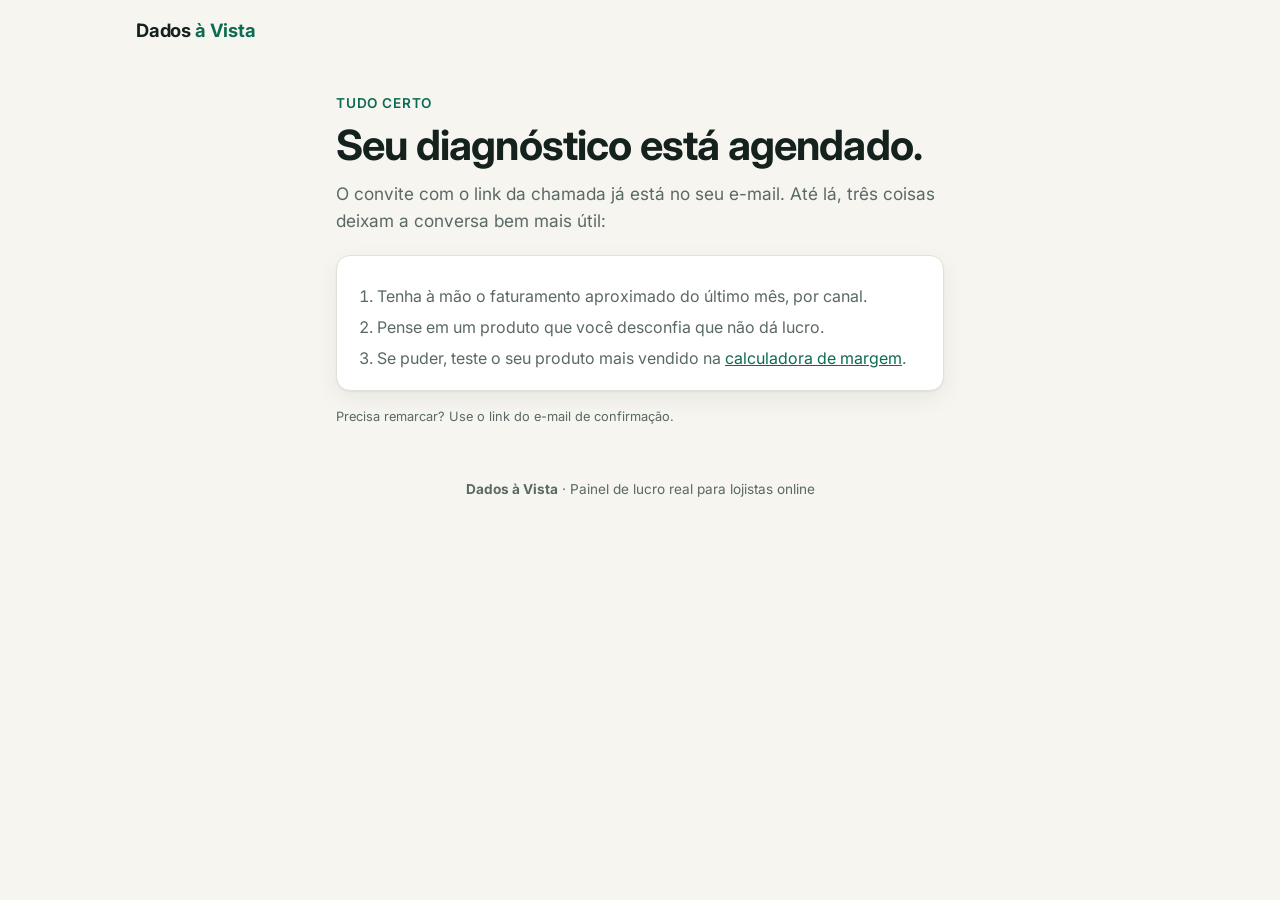
==== agendado/index.html @ 3f2945c6 "feat: add sales page, booking confirmation and 404 pages Two-package sales page (Essencial and Compl" ====
<!doctype html>
<html lang="pt-BR">
<head>
  <meta charset="utf-8">
  <meta name="viewport" content="width=device-width, initial-scale=1">
  <title>Diagnóstico agendado | Dados à Vista</title>
  <meta name="robots" content="noindex">
  <link rel="icon" href="../assets/favicon.svg" type="image/svg+xml">
  <link rel="preconnect" href="https://fonts.googleapis.com">
  <link rel="preconnect" href="https://fonts.gstatic.com" crossorigin>
  <link href="https://fonts.googleapis.com/css2?family=Inter:wght@400;500;600;700&display=swap" rel="stylesheet">
  <link rel="stylesheet" href="../assets/style.css">
</head>
<body>
  <header class="site-header">
    <a class="brand" href="../">Dados <span>à Vista</span></a>
  </header>

  <main class="wrap page-simple">
    <p class="eyebrow">Tudo certo</p>
    <h1>Seu diagnóstico está agendado.</h1>
    <p class="lead">O convite com o link da chamada já está no seu e-mail. Até lá, três coisas
      deixam a conversa bem mais útil:</p>

    <div class="card">
      <ol>
        <li>Tenha à mão o faturamento aproximado do último mês, por canal.</li>
        <li>Pense em um produto que você desconfia que não dá lucro.</li>
        <li>Se puder, teste o seu produto mais vendido na <a href="../calculadora/">calculadora de margem</a>.</li>
      </ol>
    </div>

    <p class="hint" style="margin-top: 16px">Precisa remarcar? Use o link do e-mail de confirmação.</p>
  </main>

  <footer class="site-footer">
    <p><strong>Dados à Vista</strong> · Painel de lucro real para lojistas online</p>
  </footer>
</body>
</html>
---- assets/style.css ----
:root {
  --bg: #f6f5f0;
  --surface: #ffffff;
  --ink: #14211d;
  --muted: #5a6964;
  --line: #e2e0d8;
  --brand: #0e6b53;
  --brand-strong: #0a5141;
  --brand-tint: #e3f1ec;
  --accent: #f0a92e;
  --profit: #1d8a5a;
  --loss: #c23d2a;
  --loss-tint: #fbe9e6;
  --radius: 14px;
  --shadow: 0 1px 2px rgb(20 33 29 / 6%), 0 8px 24px rgb(20 33 29 / 6%);
  --font: "Inter", system-ui, -apple-system, "Segoe UI", Roboto, sans-serif;

  /* Cost categories in the "where your money goes" bar */
  --c-product: #6b7a75;
  --c-commission: #e07a3f;
  --c-fixed: #f0a92e;
  --c-payment: #b58adb;
  --c-shipping: #4a90c9;
  --c-tax: #8a6d4d;
  --c-ads: #d45d8c;
}

* { box-sizing: border-box; }

html { -webkit-text-size-adjust: 100%; }

body {
  margin: 0;
  background: var(--bg);
  color: var(--ink);
  font: 16px/1.55 var(--font);
}

a { color: var(--brand); }

.wrap { max-width: 1040px; margin: 0 auto; padding: 0 16px; }

/* Header */
.site-header {
  display: flex;
  align-items: center;
  justify-content: space-between;
  gap: 12px;
  max-width: 1040px;
  margin: 0 auto;
  padding: 16px;
}
.brand {
  font-weight: 700;
  font-size: 1.15rem;
  color: var(--ink);
  text-decoration: none;
  letter-spacing: -0.01em;
}
.brand span { color: var(--brand); }

/* Buttons */
.btn {
  display: inline-flex;
  align-items: center;
  justify-content: center;
  min-height: 44px;
  padding: 10px 18px;
  border: 0;
  border-radius: 999px;
  background: var(--brand);
  color: #fff;
  font: 600 0.95rem var(--font);
  text-decoration: none;
  cursor: pointer;
}
.btn:hover { background: var(--brand-strong); }
.btn-ghost { background: transparent; color: var(--brand); box-shadow: inset 0 0 0 1.5px var(--brand); }
.btn-ghost:hover { background: var(--brand-tint); }
.btn-light { background: #fff; color: var(--brand-strong); }
.btn-light:hover { background: var(--brand-tint); }

/* Hero */
.hero { padding: 24px 0 8px; max-width: 720px; }
.eyebrow {
  margin: 0 0 8px;
  color: var(--brand);
  font-weight: 600;
  font-size: 0.85rem;
  text-transform: uppercase;
  letter-spacing: 0.06em;
}
h1 { margin: 0 0 12px; font-size: clamp(1.8rem, 5vw, 2.6rem); line-height: 1.15; letter-spacing: -0.02em; }
h2 { margin: 0 0 12px; font-size: 1.25rem; letter-spacing: -0.01em; }
.lead { margin: 0; color: var(--muted); font-size: 1.08rem; }

/* Cards and layout */
.card {
  background: var(--surface);
  border: 1px solid var(--line);
  border-radius: var(--radius);
  box-shadow: var(--shadow);
  padding: 20px;
}
.calc-grid { display: grid; gap: 16px; margin: 24px 0 16px; }
@media (min-width: 860px) {
  .calc-grid { grid-template-columns: 1.05fr 1fr; align-items: start; }
  .result { position: sticky; top: 16px; }
}

/* Form */
fieldset { border: 0; margin: 0 0 16px; padding: 0; }
legend { font-weight: 600; margin-bottom: 8px; }
.fields { display: grid; grid-template-columns: 1fr 1fr; gap: 12px; }
.field { display: flex; flex-direction: column; gap: 4px; min-width: 0; }
.field.full { grid-column: 1 / -1; }
label { font-size: 0.9rem; color: var(--muted); }
.input {
  display: flex;
  align-items: center;
  border: 1.5px solid var(--line);
  border-radius: 10px;
  background: #fff;
  min-height: 46px;
}
.input:focus-within { border-color: var(--brand); box-shadow: 0 0 0 3px var(--brand-tint); }
.input .affix { padding: 0 10px; color: var(--muted); font-size: 0.9rem; white-space: nowrap; }
.input input,
.input select {
  flex: 1;
  min-width: 0;
  border: 0;
  background: transparent;
  padding: 10px 12px;
  font: 500 1rem var(--font);
  color: var(--ink);
  outline: none;
}
.input .affix + input { padding-left: 0; }
.hint { font-size: 0.8rem; color: var(--muted); margin: 0; }

details { border-top: 1px solid var(--line); padding-top: 12px; }
summary { cursor: pointer; font-weight: 600; min-height: 32px; }
details .fields { margin-top: 12px; }

/* Result */
.result-label { margin: 0; color: var(--muted); font-weight: 600; }
.result-value { margin: 4px 0 0; font-size: clamp(2.2rem, 8vw, 3rem); font-weight: 700; letter-spacing: -0.02em; line-height: 1.1; }
.result-value.is-profit { color: var(--profit); }
.result-value.is-loss { color: var(--loss); }
.result-margin { margin: 4px 0 16px; color: var(--muted); }

.bar {
  display: flex;
  height: 18px;
  border-radius: 999px;
  overflow: hidden;
  background: var(--line);
  margin-bottom: 14px;
}
.bar { position: relative; }
.bar span { height: 100%; }
.price-mark {
  position: absolute;
  top: -4px;
  bottom: -4px;
  width: 3px;
  margin-left: -1.5px;
  background: var(--loss);
  border-radius: 2px;
}
.bar:has(.price-mark) { overflow: visible; margin-top: 30px; }
.bar:has(.price-mark) span:first-child { border-radius: 999px 0 0 999px; }
.bar:has(.price-mark) span:last-of-type { border-radius: 0 999px 999px 0; }
.price-mark::after {
  content: "preço";
  position: absolute;
  bottom: calc(100% + 4px);
  left: 50%;
  transform: translateX(-50%);
  font: 600 0.75rem var(--font);
  font-style: normal;
  color: var(--loss);
}

.legend { list-style: none; margin: 0; padding: 0; display: grid; gap: 6px; }
.legend li { display: flex; align-items: center; gap: 8px; font-size: 0.95rem; }
.legend .dot { width: 10px; height: 10px; border-radius: 3px; flex: none; }
.legend .name { flex: 1; color: var(--muted); }
.legend .val { font-variant-numeric: tabular-nums; font-weight: 500; }
.legend li.total { border-top: 1px solid var(--line); padding-top: 6px; margin-top: 2px; font-weight: 600; }
.legend li.total .name { color: var(--ink); }

.verdict { margin: 16px 0 0; padding: 12px 14px; border-radius: 10px; font-size: 0.95rem; }
.verdict.is-loss { background: var(--loss-tint); color: #7d2416; }
.verdict.is-profit { background: var(--brand-tint); color: var(--brand-strong); }

/* Pro section (unlocked by the lead form) */
.pro { margin-bottom: 16px; }
.pro-head { display: flex; flex-wrap: wrap; align-items: end; justify-content: space-between; gap: 12px; }
.pro-head .field { width: 160px; }
.min-price { margin: 16px 0; font-size: 1.05rem; }
.min-price strong { font-size: 1.5rem; display: block; color: var(--brand-strong); }
.table-scroll { overflow-x: auto; }
table { width: 100%; border-collapse: collapse; font-size: 0.95rem; }
th, td { text-align: left; padding: 10px 8px; border-bottom: 1px solid var(--line); white-space: nowrap; }
th { color: var(--muted); font-weight: 600; font-size: 0.85rem; }
td.num, th.num { text-align: right; font-variant-numeric: tabular-nums; }
td.loss { color: var(--loss); font-weight: 600; }
td.profit { color: var(--profit); font-weight: 600; }
.gate {
  margin-top: 16px;
  padding: 16px;
  border-radius: 10px;
  background: var(--brand-tint);
  display: flex;
  flex-wrap: wrap;
  gap: 12px;
  align-items: center;
  justify-content: space-between;
}
.gate p { margin: 0; max-width: 520px; }
.blurred { filter: blur(6px); user-select: none; pointer-events: none; }

/* Call to action */
.cta {
  background: var(--brand-strong);
  color: #fff;
  border: 0;
  margin-bottom: 24px;
  display: grid;
  gap: 12px;
}
.cta h2 { color: #fff; }
.cta p { margin: 0; color: #d5ebe3; }
@media (min-width: 760px) {
  .cta { grid-template-columns: 1fr auto; align-items: center; padding: 28px; }
}

.site-footer { padding: 8px 16px 32px; text-align: center; color: var(--muted); font-size: 0.85rem; }
.site-footer p { margin: 4px 0; }

/* ---------- Sales page ---------- */
[hidden] { display: none !important; }
h3 { margin: 0 0 8px; font-size: 1.05rem; letter-spacing: -0.01em; }
.center { text-align: center; }
.actions { display: flex; flex-wrap: wrap; gap: 10px; margin: 20px 0 10px; }

.home-hero { display: grid; gap: 24px; padding-top: 8px; padding-bottom: 8px; }
.home-hero .hero { padding-top: 16px; }
@media (min-width: 900px) {
  .home-hero { grid-template-columns: 1.1fr 1fr; align-items: center; padding-top: 24px; }
}

/* Dashboard mock (until the real screenshots exist) */
.mock { margin: 0; padding: 18px; }
.mock-head { display: flex; flex-wrap: wrap; justify-content: space-between; gap: 6px; font-weight: 600; margin-bottom: 14px; }
.tag { font-size: 0.75rem; font-weight: 600; color: var(--muted); background: var(--bg); border: 1px solid var(--line); border-radius: 999px; padding: 2px 10px; }
.kpis { display: grid; grid-template-columns: repeat(3, 1fr); gap: 8px; }
.kpis > div { background: var(--bg); border-radius: 10px; padding: 10px; min-width: 0; }
.kpi-label { margin: 0; font-size: 0.72rem; color: var(--muted); line-height: 1.3; }
.kpi-value { margin: 2px 0 0; font-size: clamp(1rem, 4vw, 1.3rem); font-weight: 700; font-variant-numeric: tabular-nums; }
.kpi-value.is-warn { color: var(--loss); }
.mock-sub { margin: 16px 0 8px; font-size: 0.8rem; font-weight: 600; color: var(--muted); text-transform: uppercase; letter-spacing: 0.04em; }
.hbars { list-style: none; margin: 0; padding: 0; display: grid; gap: 8px; }
.hbars li { display: grid; grid-template-columns: 7.5em 1fr 3.2em; align-items: center; gap: 8px; font-size: 0.88rem; }
.hb-track { height: 10px; background: var(--bg); border-radius: 999px; overflow: hidden; }
.hb-fill { display: block; height: 100%; background: var(--brand); border-radius: 999px; }
.hb-val { text-align: right; font-variant-numeric: tabular-nums; font-weight: 600; }
.mock-table td { padding: 7px 0; font-size: 0.88rem; white-space: normal; }
.mock-table tr:last-child td { border-bottom: 0; }

/* Sections */
.section { padding-top: 40px; }
.section-title { font-size: clamp(1.35rem, 4vw, 1.75rem); margin-bottom: 16px; }
.section-lead { margin: -6px 0 16px; color: var(--muted); max-width: 640px; }
.cards-3 { display: grid; gap: 12px; }
@media (min-width: 760px) { .cards-3 { grid-template-columns: repeat(3, 1fr); } }
:where(.section .card) p { margin: 0; }
:where(.section .card) p + p { margin-top: 8px; }
.cards-3 .card p, .steps .card p { color: var(--muted); }

.steps { list-style: none; margin: 0; padding: 0; display: grid; gap: 12px; }
@media (min-width: 760px) { .steps { grid-template-columns: repeat(2, 1fr); } }
@media (min-width: 1000px) { .steps { grid-template-columns: repeat(4, 1fr); } }
.step-n {
  display: inline-grid; place-items: center;
  width: 32px; height: 32px; margin-bottom: 10px;
  border-radius: 50%; background: var(--brand-tint); color: var(--brand-strong); font-weight: 700;
}

/* Plans */
.plans { display: grid; gap: 16px; margin-bottom: 14px; }
@media (min-width: 760px) { .plans { grid-template-columns: 1fr 1fr; align-items: start; } }
.plan { display: flex; flex-direction: column; gap: 6px; padding: 24px; }
.plan h3 { font-size: 1.35rem; margin: 0; }
.plan-for { color: var(--muted); }
.plan .price { margin: 10px 0 0; font-size: 2rem; font-weight: 700; letter-spacing: -0.02em; line-height: 1.15; }
.price .from { display: block; font-size: 0.85rem; font-weight: 600; color: var(--muted); letter-spacing: 0; }
.price .unit { font-size: 0.9rem; font-weight: 500; color: var(--muted); letter-spacing: 0; }
.price-sub { color: var(--muted); }
.price-sub strong { color: var(--ink); }
.checks { list-style: none; margin: 14px 0 18px; padding: 0; display: grid; gap: 8px; }
.checks li { position: relative; padding-left: 26px; }
.checks li::before {
  content: ""; position: absolute; left: 2px; top: 0.35em;
  width: 14px; height: 8px; border-left: 2.5px solid var(--profit); border-bottom: 2.5px solid var(--profit);
  transform: rotate(-45deg);
}
.plan .btn { margin-top: auto; }
.plan-featured { border: 2px solid var(--brand); }
.badge {
  align-self: flex-start; margin: 0 0 4px; padding: 3px 10px; border-radius: 999px;
  background: var(--accent); color: #3d2a05; font-size: 0.78rem; font-weight: 700;
}

/* Guarantee */
.guarantee { display: grid; gap: 20px; background: var(--brand-tint); border-color: #c9e3d9; padding: 24px; }
.guarantee h2 { font-size: clamp(1.15rem, 3.5vw, 1.45rem); margin: 0; color: var(--brand-strong); }
.referral { background: var(--surface); border-radius: 10px; padding: 16px; }
.referral p { color: var(--muted); }
@media (min-width: 760px) { .guarantee { grid-template-columns: 1.4fr 1fr; align-items: center; } }

/* FAQ */
.faq { display: grid; gap: 10px; }
.faq details { border-top: 1px solid var(--line); padding: 14px 18px; }
.faq summary { font-weight: 600; }
.faq details p { margin-top: 10px; color: var(--muted); }

/* About */
.about { display: grid; gap: 16px; padding: 24px; }
@media (min-width: 640px) { .about { grid-template-columns: auto 1fr; align-items: start; } }
.avatar {
  width: 88px; height: 88px; border-radius: 50%;
  display: grid; place-items: center; overflow: hidden;
  background: var(--brand); color: #fff; font-size: 2rem; font-weight: 700;
}
.avatar img { width: 100%; height: 100%; object-fit: cover; }
.about-links { display: flex; gap: 16px; flex-wrap: wrap; }
.about-links:not(:has(a:not([hidden]))) { display: none; }

.btn-outline-light { background: transparent; color: #fff; box-shadow: inset 0 0 0 1.5px rgb(255 255 255 / 70%); }
.btn-outline-light:hover { background: rgb(255 255 255 / 10%); }
.cta .actions { margin: 0; }

/* Simple pages (agendado, 404) */
.page-simple { max-width: 640px; padding-top: 32px; padding-bottom: 40px; }
.page-simple .card { margin-top: 20px; }
.page-simple ol { margin: 8px 0 0; padding-left: 20px; color: var(--muted); }
.page-simple ol li + li { margin-top: 6px; }
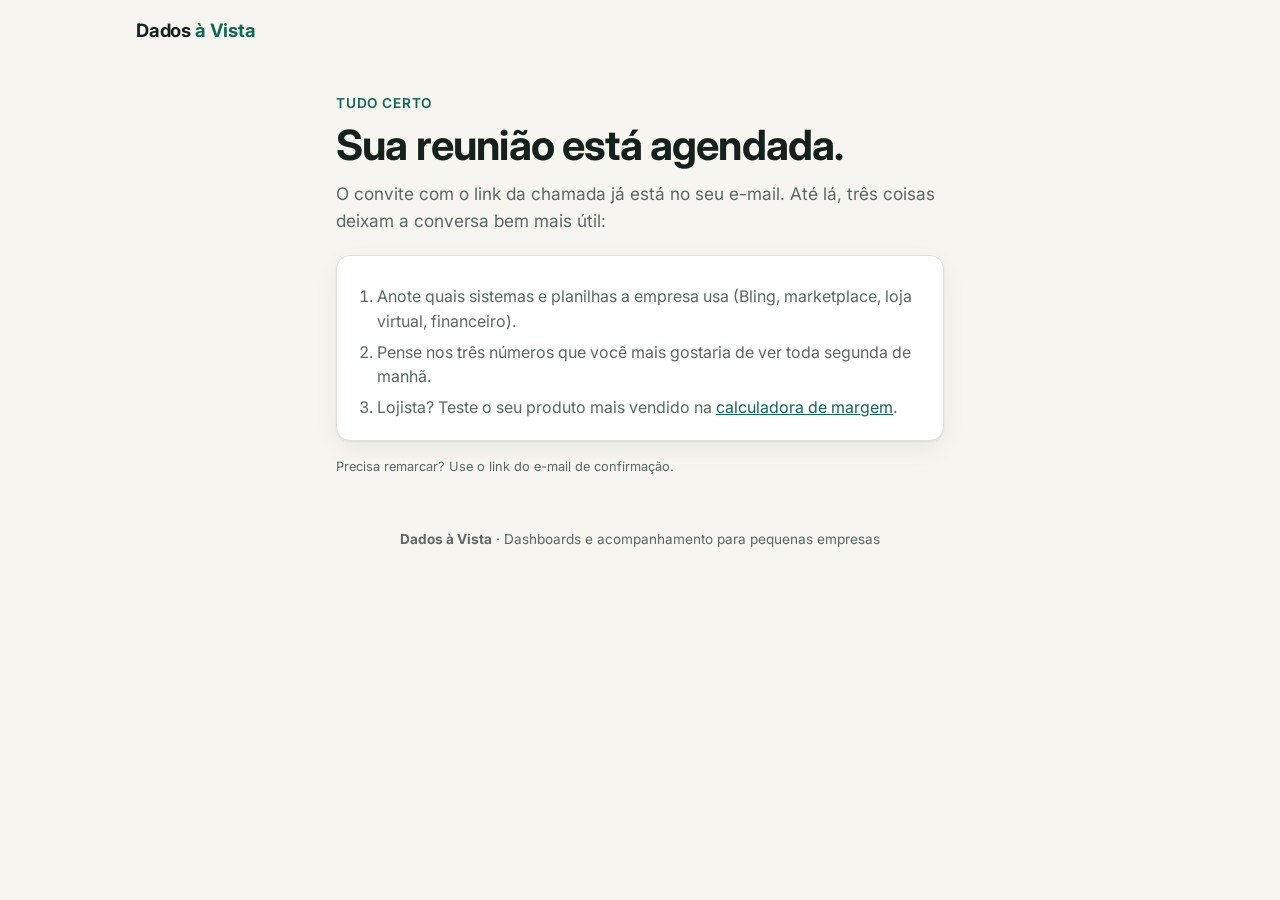
==== commit 6c9303a4: "feat: reposition sales page as dashboards with monthly follow-up Two niches (online stores and Bling" ====
--- a/agendado/index.html
+++ b/agendado/index.html
@@ -3,7 +3,7 @@
 <head>
   <meta charset="utf-8">
   <meta name="viewport" content="width=device-width, initial-scale=1">
-  <title>Diagnóstico agendado | Dados à Vista</title>
+  <title>Reunião agendada | Dados à Vista</title>
   <meta name="robots" content="noindex">
   <link rel="icon" href="../assets/favicon.svg" type="image/svg+xml">
   <link rel="preconnect" href="https://fonts.googleapis.com">
@@ -18,15 +18,15 @@
 
   <main class="wrap page-simple">
     <p class="eyebrow">Tudo certo</p>
-    <h1>Seu diagnóstico está agendado.</h1>
+    <h1>Sua reunião está agendada.</h1>
     <p class="lead">O convite com o link da chamada já está no seu e-mail. Até lá, três coisas
       deixam a conversa bem mais útil:</p>
 
     <div class="card">
       <ol>
-        <li>Tenha à mão o faturamento aproximado do último mês, por canal.</li>
-        <li>Pense em um produto que você desconfia que não dá lucro.</li>
-        <li>Se puder, teste o seu produto mais vendido na <a href="../calculadora/">calculadora de margem</a>.</li>
+        <li>Anote quais sistemas e planilhas a empresa usa (Bling, marketplace, loja virtual, financeiro).</li>
+        <li>Pense nos três números que você mais gostaria de ver toda segunda de manhã.</li>
+        <li>Lojista? Teste o seu produto mais vendido na <a href="../calculadora/">calculadora de margem</a>.</li>
       </ol>
     </div>
 
@@ -34,7 +34,7 @@
   </main>
 
   <footer class="site-footer">
-    <p><strong>Dados à Vista</strong> · Painel de lucro real para lojistas online</p>
+    <p><strong>Dados à Vista</strong> · Dashboards e acompanhamento para pequenas empresas</p>
   </footer>
 </body>
 </html>
--- a/assets/style.css
+++ b/assets/style.css
@@ -274,11 +274,12 @@
 .section { padding-top: 40px; }
 .section-title { font-size: clamp(1.35rem, 4vw, 1.75rem); margin-bottom: 16px; }
 .section-lead { margin: -6px 0 16px; color: var(--muted); max-width: 640px; }
-.cards-3 { display: grid; gap: 12px; }
+.cards-2, .cards-3 { display: grid; gap: 12px; }
+@media (min-width: 760px) { .cards-2 { grid-template-columns: 1fr 1fr; } }
 @media (min-width: 760px) { .cards-3 { grid-template-columns: repeat(3, 1fr); } }
 :where(.section .card) p { margin: 0; }
 :where(.section .card) p + p { margin-top: 8px; }
-.cards-3 .card p, .steps .card p { color: var(--muted); }
+.cards-2 .card p, .cards-3 .card p, .steps .card p { color: var(--muted); }
 
 .steps { list-style: none; margin: 0; padding: 0; display: grid; gap: 12px; }
 @media (min-width: 760px) { .steps { grid-template-columns: repeat(2, 1fr); } }
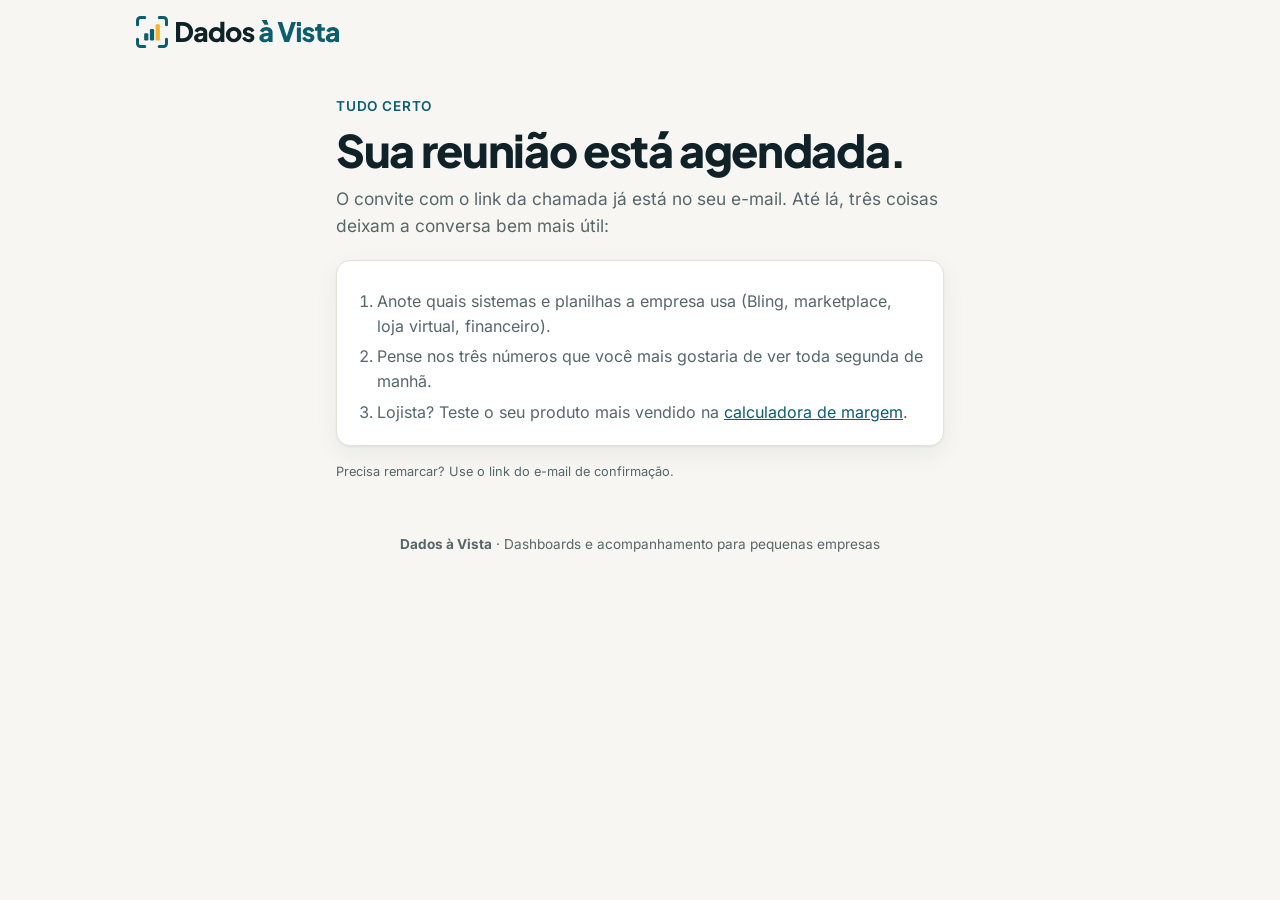
==== commit 58a541a8: "feat: apply Dados à Vista brand identity New palette tokens (Petróleo, Sol, Papel), self-hosted Inte" ====
--- a/agendado/index.html
+++ b/agendado/index.html
@@ -6,14 +6,16 @@
   <title>Reunião agendada | Dados à Vista</title>
   <meta name="robots" content="noindex">
   <link rel="icon" href="../assets/favicon.svg" type="image/svg+xml">
-  <link rel="preconnect" href="https://fonts.googleapis.com">
-  <link rel="preconnect" href="https://fonts.gstatic.com" crossorigin>
-  <link href="https://fonts.googleapis.com/css2?family=Inter:wght@400;500;600;700&display=swap" rel="stylesheet">
+  <link rel="icon" href="../assets/favicon-32.png" sizes="32x32" type="image/png">
+  <link rel="apple-touch-icon" href="../assets/apple-touch-icon.png">
+  <meta name="theme-color" content="#f7f6f2">
+  <link rel="preload" href="../assets/fonts/inter.woff2" as="font" type="font/woff2" crossorigin>
+  <link rel="preload" href="../assets/fonts/plus-jakarta-sans.woff2" as="font" type="font/woff2" crossorigin>
   <link rel="stylesheet" href="../assets/style.css">
 </head>
 <body>
   <header class="site-header">
-    <a class="brand" href="../">Dados <span>à Vista</span></a>
+    <a class="brand" href="../"><img src="../assets/logo.svg" alt="Dados à Vista" width="203" height="32"></a>
   </header>
 
   <main class="wrap page-simple">
--- a/assets/style.css
+++ b/assets/style.css
@@ -1,24 +1,42 @@
+/* Brand tokens: see the brand guide (dadosavista-docs › marca/guia-da-marca.md) */
+@font-face {
+  font-family: "Inter";
+  src: url("fonts/inter.woff2") format("woff2");
+  font-weight: 400 700;
+  font-display: swap;
+}
+@font-face {
+  font-family: "Plus Jakarta Sans";
+  src: url("fonts/plus-jakarta-sans.woff2") format("woff2");
+  font-weight: 700 800;
+  font-display: swap;
+}
+
 :root {
-  --bg: #f6f5f0;
+  --bg: #f7f6f2;          /* Papel */
   --surface: #ffffff;
-  --ink: #14211d;
-  --muted: #5a6964;
-  --line: #e2e0d8;
-  --brand: #0e6b53;
-  --brand-strong: #0a5141;
-  --brand-tint: #e3f1ec;
-  --accent: #f0a92e;
-  --profit: #1d8a5a;
+  --ink: #0f2228;         /* Tinta */
+  --muted: #56676b;       /* Cinza */
+  --line: #e3e1d9;
+  --brand: #0b5e6e;       /* Petróleo */
+  --brand-strong: #08434f;
+  --brand-tint: #e1eff0;
+  --accent: #f5b427;      /* Sol: fills only, never text on light backgrounds */
+  --accent-tint: #fdf1d3;
+  --support: #2fb3a4;     /* Ciano */
+  --profit: #1a7f45;
   --loss: #c23d2a;
   --loss-tint: #fbe9e6;
+  --warn: #8a5a00;
   --radius: 14px;
-  --shadow: 0 1px 2px rgb(20 33 29 / 6%), 0 8px 24px rgb(20 33 29 / 6%);
+  --shadow: 0 1px 2px rgb(15 34 40 / 6%), 0 8px 24px rgb(15 34 40 / 6%);
   --font: "Inter", system-ui, -apple-system, "Segoe UI", Roboto, sans-serif;
+  --font-display: "Plus Jakarta Sans", var(--font);
 
   /* Cost categories in the "where your money goes" bar */
-  --c-product: #6b7a75;
+  --c-product: #6b7c80;
   --c-commission: #e07a3f;
-  --c-fixed: #f0a92e;
+  --c-fixed: #f5b427;
   --c-payment: #b58adb;
   --c-shipping: #4a90c9;
   --c-tax: #8a6d4d;
@@ -50,14 +68,9 @@
   margin: 0 auto;
   padding: 16px;
 }
-.brand {
-  font-weight: 700;
-  font-size: 1.15rem;
-  color: var(--ink);
-  text-decoration: none;
-  letter-spacing: -0.01em;
-}
-.brand span { color: var(--brand); }
+.brand { display: block; flex: none; line-height: 0; }
+.brand img { display: block; width: auto; height: 28px; }
+@media (min-width: 760px) { .brand img { height: 32px; } }
 
 /* Buttons */
 .btn {
@@ -90,8 +103,9 @@
   text-transform: uppercase;
   letter-spacing: 0.06em;
 }
-h1 { margin: 0 0 12px; font-size: clamp(1.8rem, 5vw, 2.6rem); line-height: 1.15; letter-spacing: -0.02em; }
-h2 { margin: 0 0 12px; font-size: 1.25rem; letter-spacing: -0.01em; }
+h1, h2, h3 { font-family: var(--font-display); font-weight: 700; }
+h1 { margin: 0 0 12px; font-size: clamp(1.9rem, 5.5vw, 2.8rem); font-weight: 800; line-height: 1.1; letter-spacing: -0.03em; }
+h2 { margin: 0 0 12px; font-size: 1.3rem; line-height: 1.25; letter-spacing: -0.02em; }
 .lead { margin: 0; color: var(--muted); font-size: 1.08rem; }
 
 /* Cards and layout */
@@ -145,7 +159,7 @@
 
 /* Result */
 .result-label { margin: 0; color: var(--muted); font-weight: 600; }
-.result-value { margin: 4px 0 0; font-size: clamp(2.2rem, 8vw, 3rem); font-weight: 700; letter-spacing: -0.02em; line-height: 1.1; }
+.result-value { margin: 4px 0 0; font-family: var(--font-display); font-size: clamp(2.2rem, 8vw, 3rem); font-weight: 800; letter-spacing: -0.03em; line-height: 1.1; }
 .result-value.is-profit { color: var(--profit); }
 .result-value.is-loss { color: var(--loss); }
 .result-margin { margin: 4px 0 16px; color: var(--muted); }
@@ -232,7 +246,7 @@
   gap: 12px;
 }
 .cta h2 { color: #fff; }
-.cta p { margin: 0; color: #d5ebe3; }
+.cta p { margin: 0; color: #cfe3e6; }
 @media (min-width: 760px) {
   .cta { grid-template-columns: 1fr auto; align-items: center; padding: 28px; }
 }
@@ -242,7 +256,7 @@
 
 /* ---------- Sales page ---------- */
 [hidden] { display: none !important; }
-h3 { margin: 0 0 8px; font-size: 1.05rem; letter-spacing: -0.01em; }
+h3 { margin: 0 0 8px; font-size: 1.05rem; letter-spacing: -0.015em; }
 .center { text-align: center; }
 .actions { display: flex; flex-wrap: wrap; gap: 10px; margin: 20px 0 10px; }
 
@@ -296,7 +310,7 @@
 .plan { display: flex; flex-direction: column; gap: 6px; padding: 24px; }
 .plan h3 { font-size: 1.35rem; margin: 0; }
 .plan-for { color: var(--muted); }
-.plan .price { margin: 10px 0 0; font-size: 2rem; font-weight: 700; letter-spacing: -0.02em; line-height: 1.15; }
+.plan .price { margin: 10px 0 0; font-family: var(--font-display); font-size: 2rem; font-weight: 800; letter-spacing: -0.03em; line-height: 1.15; }
 .price .from { display: block; font-size: 0.85rem; font-weight: 600; color: var(--muted); letter-spacing: 0; }
 .price .unit { font-size: 0.9rem; font-weight: 500; color: var(--muted); letter-spacing: 0; }
 .price-sub { color: var(--muted); }
@@ -312,11 +326,11 @@
 .plan-featured { border: 2px solid var(--brand); }
 .badge {
   align-self: flex-start; margin: 0 0 4px; padding: 3px 10px; border-radius: 999px;
-  background: var(--accent); color: #3d2a05; font-size: 0.78rem; font-weight: 700;
+  background: var(--accent); color: var(--ink); font-size: 0.78rem; font-weight: 700;
 }
 
 /* Guarantee */
-.guarantee { display: grid; gap: 20px; background: var(--brand-tint); border-color: #c9e3d9; padding: 24px; }
+.guarantee { display: grid; gap: 20px; background: var(--brand-tint); border-color: #c5dfe2; padding: 24px; }
 .guarantee h2 { font-size: clamp(1.15rem, 3.5vw, 1.45rem); margin: 0; color: var(--brand-strong); }
 .referral { background: var(--surface); border-radius: 10px; padding: 16px; }
 .referral p { color: var(--muted); }
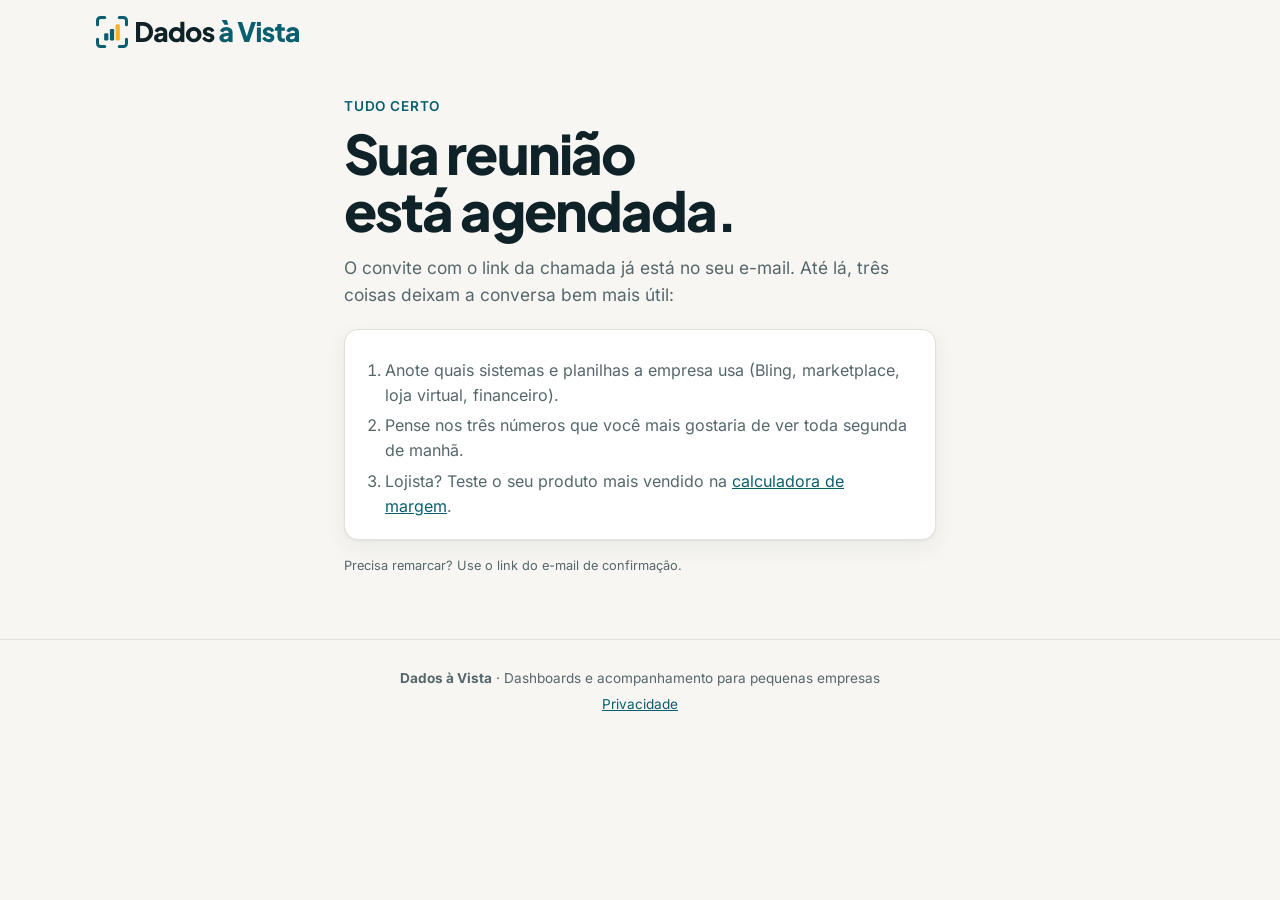
==== commit 0f5fb1eb: "feat: add privacy policy, consent-gated Meta pixel and UTM capture - /privacidade with the LGPD noti" ====
--- a/agendado/index.html
+++ b/agendado/index.html
@@ -13,7 +13,7 @@
   <link rel="preload" href="../assets/fonts/plus-jakarta-sans.woff2" as="font" type="font/woff2" crossorigin>
   <link rel="stylesheet" href="../assets/style.css">
 </head>
-<body>
+<body data-track="Schedule">
   <header class="site-header">
     <a class="brand" href="../"><img src="../assets/logo.svg" alt="Dados à Vista" width="203" height="32"></a>
   </header>
@@ -37,6 +37,10 @@
 
   <footer class="site-footer">
     <p><strong>Dados à Vista</strong> · Dashboards e acompanhamento para pequenas empresas</p>
+    <p><a href="../privacidade/">Privacidade</a></p>
   </footer>
+
+  <script src="../assets/config.js"></script>
+  <script src="../assets/tracking.js"></script>
 </body>
 </html>
--- a/assets/style.css
+++ b/assets/style.css
@@ -56,7 +56,10 @@
 
 a { color: var(--brand); }
 
-.wrap { max-width: 1040px; margin: 0 auto; padding: 0 16px; }
+.wrap { max-width: 1120px; margin: 0 auto; padding: 0 16px; }
+@media (min-width: 760px) { .wrap { padding: 0 24px; } }
+html { scroll-behavior: smooth; scroll-padding-top: 80px; }
+@media (prefers-reduced-motion: reduce) { html { scroll-behavior: auto; } }
 
 /* Header */
 .site-header {
@@ -64,10 +67,28 @@
   align-items: center;
   justify-content: space-between;
   gap: 12px;
-  max-width: 1040px;
+  max-width: 1120px;
   margin: 0 auto;
   padding: 16px;
 }
+/* Sales page: full-width sticky bar with blur */
+.site-header.is-sticky {
+  display: block; max-width: none; padding: 0;
+  position: sticky; top: 0; z-index: 10;
+  background: rgb(247 246 242 / 82%);
+  backdrop-filter: saturate(1.4) blur(10px);
+  -webkit-backdrop-filter: saturate(1.4) blur(10px);
+  border-bottom: 1px solid transparent;
+  transition: border-color .2s, box-shadow .2s;
+}
+.site-header.is-scrolled { border-bottom-color: var(--line); box-shadow: 0 6px 20px rgb(15 34 40 / 5%); }
+.site-header-inner { display: flex; align-items: center; gap: 16px; max-width: 1120px; margin: 0 auto; padding: 12px 16px; }
+@media (min-width: 760px) { .site-header-inner { padding: 14px 24px; } }
+.site-nav { display: none; gap: 24px; margin-left: auto; }
+.site-nav a { color: var(--muted); text-decoration: none; font-weight: 500; font-size: .95rem; }
+.site-nav a:hover { color: var(--ink); }
+.site-header-inner .btn { margin-left: auto; }
+@media (min-width: 900px) { .site-nav { display: flex; } .site-header-inner .btn { margin-left: 8px; } }
 .brand { display: block; flex: none; line-height: 0; }
 .brand img { display: block; width: auto; height: 28px; }
 @media (min-width: 760px) { .brand img { height: 32px; } }
@@ -87,9 +108,12 @@
   text-decoration: none;
   cursor: pointer;
 }
-.btn:hover { background: var(--brand-strong); }
+.btn { transition: background .15s, transform .15s, box-shadow .15s; }
+.btn:hover { background: var(--brand-strong); transform: translateY(-1px); box-shadow: 0 6px 16px rgb(11 94 110 / 18%); }
+.btn-sm { min-height: 38px; padding: 8px 14px; font-size: .9rem; }
+.btn-lg { min-height: 50px; padding: 12px 22px; font-size: 1rem; }
 .btn-ghost { background: transparent; color: var(--brand); box-shadow: inset 0 0 0 1.5px var(--brand); }
-.btn-ghost:hover { background: var(--brand-tint); }
+.btn-ghost:hover { background: var(--brand-tint); box-shadow: inset 0 0 0 1.5px var(--brand); }
 .btn-light { background: #fff; color: var(--brand-strong); }
 .btn-light:hover { background: var(--brand-tint); }
 
@@ -104,7 +128,9 @@
   letter-spacing: 0.06em;
 }
 h1, h2, h3 { font-family: var(--font-display); font-weight: 700; }
-h1 { margin: 0 0 12px; font-size: clamp(1.9rem, 5.5vw, 2.8rem); font-weight: 800; line-height: 1.1; letter-spacing: -0.03em; }
+h1 { margin: 0 0 16px; font-size: clamp(2.1rem, 6vw, 3.4rem); font-weight: 800; line-height: 1.05; letter-spacing: -0.035em; }
+h1 .hl { color: var(--brand); }
+h1, h2 { text-wrap: balance; }
 h2 { margin: 0 0 12px; font-size: 1.3rem; line-height: 1.25; letter-spacing: -0.02em; }
 .lead { margin: 0; color: var(--muted); font-size: 1.08rem; }
 
@@ -251,31 +277,72 @@
   .cta { grid-template-columns: 1fr auto; align-items: center; padding: 28px; }
 }
 
-.site-footer { padding: 8px 16px 32px; text-align: center; color: var(--muted); font-size: 0.85rem; }
+.site-footer { padding: 24px 16px 40px; margin-top: 24px; border-top: 1px solid var(--line); text-align: center; color: var(--muted); font-size: 0.85rem; }
 .site-footer p { margin: 4px 0; }
 
 /* ---------- Sales page ---------- */
 [hidden] { display: none !important; }
-h3 { margin: 0 0 8px; font-size: 1.05rem; letter-spacing: -0.015em; }
+h3 { margin: 0 0 8px; font-size: 1.08rem; letter-spacing: -0.015em; }
 .center { text-align: center; }
-.actions { display: flex; flex-wrap: wrap; gap: 10px; margin: 20px 0 10px; }
-
-.home-hero { display: grid; gap: 24px; padding-top: 8px; padding-bottom: 8px; }
-.home-hero .hero { padding-top: 16px; }
-@media (min-width: 900px) {
-  .home-hero { grid-template-columns: 1.1fr 1fr; align-items: center; padding-top: 24px; }
-}
-
-/* Dashboard mock (until the real screenshots exist) */
-.mock { margin: 0; padding: 18px; }
-.mock-head { display: flex; flex-wrap: wrap; justify-content: space-between; gap: 6px; font-weight: 600; margin-bottom: 14px; }
+.actions { display: flex; flex-wrap: wrap; gap: 10px; margin: 24px 0 12px; }
+.hint.spaced { margin-top: 14px; }
+
+/* Hero band: "manhã" gradient over faint graph paper */
+.hero-band {
+  position: relative; overflow: hidden;
+  background:
+    radial-gradient(55% 60% at 8% 0%, #fbefc9 0%, transparent 70%),
+    radial-gradient(50% 70% at 95% 10%, #d6eeea 0%, transparent 70%),
+    radial-gradient(60% 60% at 60% 100%, #e1eff0 0%, transparent 70%),
+    var(--bg);
+  border-bottom: 1px solid var(--line);
+}
+.hero-band::before {
+  content: ""; position: absolute; inset: 0; pointer-events: none;
+  background-image:
+    linear-gradient(rgb(15 34 40 / 4.5%) 1px, transparent 1px),
+    linear-gradient(90deg, rgb(15 34 40 / 4.5%) 1px, transparent 1px);
+  background-size: 32px 32px;
+  -webkit-mask-image: radial-gradient(80% 70% at 70% 30%, #000 30%, transparent 85%);
+  mask-image: radial-gradient(80% 70% at 70% 30%, #000 30%, transparent 85%);
+}
+.home-hero { position: relative; display: grid; gap: 32px; padding-top: 24px; padding-bottom: 32px; }
+.home-hero .hero { padding: 16px 0 0; max-width: 620px; }
+.home-hero .lead { font-size: clamp(1.02rem, 2.2vw, 1.15rem); }
+@media (min-width: 960px) {
+  .home-hero { grid-template-columns: 1.05fr 1fr; align-items: center; padding-top: 56px; padding-bottom: 56px; gap: 48px; }
+}
+
+/* Dashboard window */
+.window {
+  margin: 0; background: var(--surface); border: 1px solid var(--line); border-radius: 18px; overflow: hidden;
+  box-shadow: 0 2px 4px rgb(15 34 40 / 4%), 0 24px 60px -12px rgb(15 34 40 / 22%);
+}
+@media (min-width: 960px) {
+  .window { transform: perspective(1400px) rotateY(-5deg) rotateX(2deg); transition: transform .5s ease; }
+  .window:hover { transform: none; }
+}
+@media (prefers-reduced-motion: reduce) { .window, .window:hover { transform: none; } }
+.window-bar { display: flex; align-items: center; gap: 6px; padding: 10px 14px; background: #fbfaf7; border-bottom: 1px solid var(--line); }
+.window-bar i { width: 10px; height: 10px; border-radius: 50%; background: var(--line); }
+.window-bar span { margin-left: 8px; font-size: .75rem; color: var(--muted); font-family: ui-monospace, SFMono-Regular, Menlo, monospace; }
+.window-body { padding: 18px; }
+.mock-head { display: flex; flex-wrap: wrap; justify-content: space-between; align-items: center; gap: 8px; font-weight: 600; margin-bottom: 14px; }
+.seal { display: inline-flex; align-items: center; gap: 6px; font-size: .72rem; font-weight: 600; color: var(--warn); background: var(--accent-tint); border-radius: 999px; padding: 3px 10px; }
+.seal::before { content: ""; width: 6px; height: 6px; border-radius: 50%; background: currentColor; }
 .tag { font-size: 0.75rem; font-weight: 600; color: var(--muted); background: var(--bg); border: 1px solid var(--line); border-radius: 999px; padding: 2px 10px; }
 .kpis { display: grid; grid-template-columns: repeat(3, 1fr); gap: 8px; }
-.kpis > div { background: var(--bg); border-radius: 10px; padding: 10px; min-width: 0; }
-.kpi-label { margin: 0; font-size: 0.72rem; color: var(--muted); line-height: 1.3; }
+.kpis > div { position: relative; background: var(--bg); border-radius: 10px; padding: 10px; min-width: 0; }
+.kpi-label { margin: 0; font-size: 0.72rem; color: var(--muted); line-height: 1.3; min-height: 2.6em; }
 .kpi-value { margin: 2px 0 0; font-size: clamp(1rem, 4vw, 1.3rem); font-weight: 700; font-variant-numeric: tabular-nums; }
 .kpi-value.is-warn { color: var(--loss); }
-.mock-sub { margin: 16px 0 8px; font-size: 0.8rem; font-weight: 600; color: var(--muted); text-transform: uppercase; letter-spacing: 0.04em; }
+.spark { display: block; width: 100%; height: 18px; margin-top: 6px; fill: none; stroke: var(--brand); stroke-width: 1.8; stroke-linecap: round; stroke-linejoin: round; }
+.spark.is-loss { stroke: var(--loss); }
+.mock-sub { margin: 16px 0 8px; font-size: 0.72rem; font-weight: 600; color: var(--muted); text-transform: uppercase; letter-spacing: 0.08em; }
+.line-chart { display: block; width: 100%; height: 84px; overflow: visible; }
+.line-chart .grid line, .chart-card .grid line { stroke: var(--line); stroke-width: 1; vector-effect: non-scaling-stroke; }
+.line-chart .area { fill: url(#area); }
+.line-chart .line { fill: none; stroke: var(--brand); stroke-width: 2.4; stroke-linejoin: round; stroke-linecap: round; vector-effect: non-scaling-stroke; }
 .hbars { list-style: none; margin: 0; padding: 0; display: grid; gap: 8px; }
 .hbars li { display: grid; grid-template-columns: 7.5em 1fr 3.2em; align-items: center; gap: 8px; font-size: 0.88rem; }
 .hb-track { height: 10px; background: var(--bg); border-radius: 999px; overflow: hidden; }
@@ -284,38 +351,93 @@
 .mock-table td { padding: 7px 0; font-size: 0.88rem; white-space: normal; }
 .mock-table tr:last-child td { border-bottom: 0; }
 
+/* Focus frame: the corners of the brand symbol, highlighting one number */
+.focus::before, .focus::after, .focus > i::before, .focus > i::after {
+  content: ""; position: absolute; width: 12px; height: 12px; border: 3px solid var(--accent); pointer-events: none;
+}
+.focus::before { top: -5px; left: -5px; border-right: 0; border-bottom: 0; border-top-left-radius: 6px; }
+.focus::after { top: -5px; right: -5px; border-left: 0; border-bottom: 0; border-top-right-radius: 6px; }
+.focus > i::before { bottom: -5px; left: -5px; border-right: 0; border-top: 0; border-bottom-left-radius: 6px; }
+.focus > i::after { bottom: -5px; right: -5px; border-left: 0; border-top: 0; border-bottom-right-radius: 6px; }
+
+/* Data sources strip */
+.sources { position: relative; display: flex; flex-wrap: wrap; align-items: center; gap: 8px; padding-bottom: 28px; }
+.sources-label { font-size: .78rem; font-weight: 600; color: var(--muted); text-transform: uppercase; letter-spacing: .08em; margin-right: 6px; }
+.chip { font-size: .88rem; font-weight: 600; color: var(--ink); background: var(--surface); border: 1px solid var(--line); border-radius: 999px; padding: 5px 12px; }
+.chip.is-muted { color: var(--muted); font-weight: 500; background: transparent; }
+
 /* Sections */
-.section { padding-top: 40px; }
-.section-title { font-size: clamp(1.35rem, 4vw, 1.75rem); margin-bottom: 16px; }
-.section-lead { margin: -6px 0 16px; color: var(--muted); max-width: 640px; }
-.cards-2, .cards-3 { display: grid; gap: 12px; }
+.section { padding-top: clamp(48px, 8vw, 88px); }
+.section-title { font-size: clamp(1.5rem, 4vw, 2.2rem); line-height: 1.15; margin-bottom: 20px; max-width: 30ch; text-wrap: balance; }
+.section .eyebrow { margin-bottom: 10px; }
+.section-lead { margin: -8px 0 20px; color: var(--muted); max-width: 640px; }
+.band { margin-top: clamp(48px, 8vw, 88px); background: var(--surface); border-top: 1px solid var(--line); border-bottom: 1px solid var(--line); }
+.band > .section { padding-top: clamp(40px, 6vw, 72px); padding-bottom: clamp(40px, 6vw, 72px); }
+.cards-2, .cards-3 { display: grid; gap: 16px; }
 @media (min-width: 760px) { .cards-2 { grid-template-columns: 1fr 1fr; } }
 @media (min-width: 760px) { .cards-3 { grid-template-columns: repeat(3, 1fr); } }
 :where(.section .card) p { margin: 0; }
 :where(.section .card) p + p { margin-top: 8px; }
 .cards-2 .card p, .cards-3 .card p, .steps .card p { color: var(--muted); }
-
-.steps { list-style: none; margin: 0; padding: 0; display: grid; gap: 12px; }
+.cards-2 .card, .cards-3 .card { padding: 24px; transition: transform .2s, box-shadow .2s; }
+.cards-2 .card:hover, .cards-3 .card:hover { transform: translateY(-2px); box-shadow: 0 2px 4px rgb(15 34 40 / 5%), 0 16px 32px rgb(15 34 40 / 8%); }
+
+/* Icon tiles (Lucide, 2 px line) */
+.tile { display: grid; place-items: center; width: 44px; height: 44px; margin-bottom: 14px; border-radius: 12px; background: var(--brand-tint); color: var(--brand); }
+.tile svg { width: 22px; height: 22px; fill: none; stroke: currentColor; stroke-width: 2; stroke-linecap: round; stroke-linejoin: round; }
+.tile.is-warm { background: var(--accent-tint); color: var(--warn); }
+
+/* Example charts */
+.charts { display: grid; gap: 16px; }
+@media (min-width: 640px) { .charts { grid-template-columns: 1fr 1fr; } }
+@media (min-width: 1000px) { .charts { grid-template-columns: repeat(4, 1fr); } }
+.chart-card { margin: 0; display: flex; flex-direction: column; gap: 12px; box-shadow: none; background: var(--bg); }
+.chart-card figcaption { display: grid; gap: 2px; }
+.chart-card figcaption strong { font-family: var(--font-display); font-size: 1.02rem; letter-spacing: -0.01em; }
+.chart-card figcaption span { font-size: .88rem; color: var(--muted); }
+.chart-card svg { width: 100%; height: auto; overflow: visible; }
+.chart-card .line { fill: none; stroke: var(--brand); stroke-width: 2.5; stroke-linecap: round; stroke-linejoin: round; }
+.chart-card .line.is-muted { stroke: #b9c3c5; stroke-dasharray: 4 4; stroke-width: 2; }
+.chart-card .dot { fill: var(--accent); stroke: var(--surface); stroke-width: 2; }
+.chart-card .axis { stroke: #c9cfcf; stroke-width: 1; }
+.chart-card .bar { fill: var(--brand); }
+.chart-card .bar.is-loss { fill: var(--loss); }
+.chart-card .bar.is-muted { fill: #a9cfd2; }
+.chart-card .seg.s1 { fill: var(--brand); } .chart-card .seg.s2 { fill: var(--support); }
+.chart-card .seg.s3 { fill: var(--accent); } .chart-card .seg.s4 { fill: var(--loss); }
+.chart-card text { font: 500 10px var(--font); fill: var(--muted); }
+.chart-note { margin: auto 0 0; font-size: .88rem; color: var(--muted); }
+.chart-note .up { color: var(--profit); font-weight: 700; }
+.chart-note .down { color: var(--loss); font-weight: 700; }
+.chart-note .warn { color: var(--warn); font-weight: 700; }
+
+/* Steps as a timeline */
+.steps { list-style: none; margin: 0; padding: 0; display: grid; gap: 16px; position: relative; }
 @media (min-width: 760px) { .steps { grid-template-columns: repeat(2, 1fr); } }
-@media (min-width: 1000px) { .steps { grid-template-columns: repeat(4, 1fr); } }
+@media (min-width: 1000px) {
+  .steps { grid-template-columns: repeat(4, 1fr); }
+  .steps::before { content: ""; position: absolute; top: 40px; left: 40px; right: 40px; border-top: 2px dashed #cfd6d6; }
+}
+.steps .card { position: relative; padding: 24px; }
 .step-n {
   display: inline-grid; place-items: center;
-  width: 32px; height: 32px; margin-bottom: 10px;
-  border-radius: 50%; background: var(--brand-tint); color: var(--brand-strong); font-weight: 700;
+  width: 34px; height: 34px; margin-bottom: 14px;
+  border-radius: 10px; background: var(--accent); color: var(--ink);
+  font: 800 1rem var(--font-display);
 }
 
 /* Plans */
 .plans { display: grid; gap: 16px; margin-bottom: 14px; }
-@media (min-width: 760px) { .plans { grid-template-columns: 1fr 1fr; align-items: start; } }
-.plan { display: flex; flex-direction: column; gap: 6px; padding: 24px; }
-.plan h3 { font-size: 1.35rem; margin: 0; }
+@media (min-width: 760px) { .plans { grid-template-columns: 1fr 1fr; align-items: stretch; } }
+.plan { display: flex; flex-direction: column; gap: 6px; padding: 28px; }
+.plan h3 { font-size: 1.4rem; margin: 0; }
 .plan-for { color: var(--muted); }
-.plan .price { margin: 10px 0 0; font-family: var(--font-display); font-size: 2rem; font-weight: 800; letter-spacing: -0.03em; line-height: 1.15; }
-.price .from { display: block; font-size: 0.85rem; font-weight: 600; color: var(--muted); letter-spacing: 0; }
-.price .unit { font-size: 0.9rem; font-weight: 500; color: var(--muted); letter-spacing: 0; }
+.plan .price { margin: 10px 0 0; font-family: var(--font-display); font-size: 2.2rem; font-weight: 800; letter-spacing: -0.03em; line-height: 1.15; }
+.price .from { display: block; font-size: 0.85rem; font-weight: 600; color: var(--muted); letter-spacing: 0; font-family: var(--font); }
+.price .unit { font-size: 0.9rem; font-weight: 500; color: var(--muted); letter-spacing: 0; font-family: var(--font); }
 .price-sub { color: var(--muted); }
 .price-sub strong { color: var(--ink); }
-.checks { list-style: none; margin: 14px 0 18px; padding: 0; display: grid; gap: 8px; }
+.checks { list-style: none; margin: 14px 0 22px; padding: 0; display: grid; gap: 10px; }
 .checks li { position: relative; padding-left: 26px; }
 .checks li::before {
   content: ""; position: absolute; left: 2px; top: 0.35em;
@@ -323,43 +445,85 @@
   transform: rotate(-45deg);
 }
 .plan .btn { margin-top: auto; }
-.plan-featured { border: 2px solid var(--brand); }
+.plan-featured { border: 2px solid var(--brand); box-shadow: 0 2px 4px rgb(15 34 40 / 5%), 0 24px 48px -16px rgb(11 94 110 / 30%); }
 .badge {
   align-self: flex-start; margin: 0 0 4px; padding: 3px 10px; border-radius: 999px;
   background: var(--accent); color: var(--ink); font-size: 0.78rem; font-weight: 700;
 }
 
 /* Guarantee */
-.guarantee { display: grid; gap: 20px; background: var(--brand-tint); border-color: #c5dfe2; padding: 24px; }
-.guarantee h2 { font-size: clamp(1.15rem, 3.5vw, 1.45rem); margin: 0; color: var(--brand-strong); }
-.referral { background: var(--surface); border-radius: 10px; padding: 16px; }
+.guarantee { display: grid; gap: 20px; background: var(--brand-tint); border-color: #c5dfe2; padding: 28px; box-shadow: none; }
+.guarantee h2 { font-size: clamp(1.15rem, 3.5vw, 1.5rem); margin: 0; color: var(--brand-strong); }
+.referral { background: var(--surface); border-radius: 12px; padding: 18px; }
 .referral p { color: var(--muted); }
-@media (min-width: 760px) { .guarantee { grid-template-columns: 1.4fr 1fr; align-items: center; } }
+@media (min-width: 760px) { .guarantee { grid-template-columns: 1.4fr 1fr; align-items: center; padding: 36px; } }
 
 /* FAQ */
 .faq { display: grid; gap: 10px; }
-.faq details { border-top: 1px solid var(--line); padding: 14px 18px; }
-.faq summary { font-weight: 600; }
+@media (min-width: 900px) { .faq { grid-template-columns: 1fr 1fr; align-items: start; } }
+.faq details { border-top: 1px solid var(--line); padding: 16px 20px; box-shadow: none; }
+.faq summary { font-weight: 600; list-style: none; display: flex; justify-content: space-between; gap: 12px; }
+.faq summary::-webkit-details-marker { display: none; }
+.faq summary::after { content: "+"; flex: none; width: 24px; height: 24px; display: grid; place-items: center; border-radius: 50%; background: var(--brand-tint); color: var(--brand); font-weight: 700; transition: transform .2s; }
+.faq details[open] summary::after { transform: rotate(45deg); }
 .faq details p { margin-top: 10px; color: var(--muted); }
 
 /* About */
-.about { display: grid; gap: 16px; padding: 24px; }
+.about { display: grid; gap: 16px; padding: 28px; }
 @media (min-width: 640px) { .about { grid-template-columns: auto 1fr; align-items: start; } }
 .avatar {
   width: 88px; height: 88px; border-radius: 50%;
   display: grid; place-items: center; overflow: hidden;
-  background: var(--brand); color: #fff; font-size: 2rem; font-weight: 700;
+  background: var(--brand); color: #fff; font: 800 2rem var(--font-display);
 }
 .avatar img { width: 100%; height: 100%; object-fit: cover; }
 .about-links { display: flex; gap: 16px; flex-wrap: wrap; }
 .about-links:not(:has(a:not([hidden]))) { display: none; }
 
+/* CTA: dark card with the bar pattern and the mascot peeking over the top edge */
+.cta {
+  position: relative; overflow: visible; margin-top: 40px;
+  background-color: var(--brand-strong);
+  background-image: url("data:image/svg+xml,%3Csvg xmlns='http://www.w3.org/2000/svg' width='48' height='48' viewBox='0 0 64 64'%3E%3Cg fill='%23ffffff' fill-opacity='.07'%3E%3Crect x='19' y='34' width='7' height='12' rx='2'/%3E%3Crect x='28.5' y='27' width='7' height='19' rx='2'/%3E%3Crect x='38' y='19' width='7' height='27' rx='2'/%3E%3C/g%3E%3C/svg%3E");
+}
+.mascot-peek { position: absolute; right: 28px; bottom: 100%; width: 80px; height: auto; margin-bottom: -1px; }
+@media (min-width: 760px) { .mascot-peek { width: 96px; right: 48px; } }
 .btn-outline-light { background: transparent; color: #fff; box-shadow: inset 0 0 0 1.5px rgb(255 255 255 / 70%); }
 .btn-outline-light:hover { background: rgb(255 255 255 / 10%); }
 .cta .actions { margin: 0; }
+.cta h2 { font-size: clamp(1.3rem, 3.5vw, 1.8rem); }
+
+/* Section title with the standing mascot on the right, feet on the title baseline */
+.section-head { display: flex; align-items: flex-end; justify-content: space-between; gap: 16px; margin-bottom: 20px; }
+.section-head .section-title { margin-bottom: 0; }
+.mascot-stand { flex: none; width: auto; height: 72px; }
+@media (min-width: 760px) { .mascot-stand { height: 96px; margin-right: 12px; } }
+
+.footer-logo { display: block; height: 24px; width: auto; margin: 8px auto 10px; }
 
 /* Simple pages (agendado, 404) */
 .page-simple { max-width: 640px; padding-top: 32px; padding-bottom: 40px; }
 .page-simple .card { margin-top: 20px; }
 .page-simple ol { margin: 8px 0 0; padding-left: 20px; color: var(--muted); }
 .page-simple ol li + li { margin-top: 6px; }
+.page-404 { text-align: center; }
+.page-404 .actions { justify-content: center; }
+.mascot-404 { display: block; width: 110px; height: auto; margin: 0 auto 16px; }
+
+/* Privacy page */
+.legal { max-width: 720px; }
+.legal h2 { font-family: var(--font-display); font-size: 1.2rem; margin: 32px 0 8px; }
+.legal p, .legal li { color: var(--ink); }
+.legal ul { padding-left: 20px; margin: 8px 0; }
+.legal li + li { margin-top: 6px; }
+
+/* Cookie banner (only shown when a Meta pixel is configured) */
+.cookie-banner {
+  position: fixed; left: 16px; right: 16px; bottom: 16px; z-index: 50;
+  max-width: 560px; margin: 0 auto; padding: 16px 18px;
+  background: var(--surface); color: var(--ink);
+  border: 1px solid var(--line); border-radius: var(--radius); box-shadow: var(--shadow);
+  display: grid; gap: 12px; font-size: .92rem;
+}
+.cookie-banner p { margin: 0; }
+.cookie-actions { display: flex; gap: 8px; justify-content: flex-end; flex-wrap: wrap; }
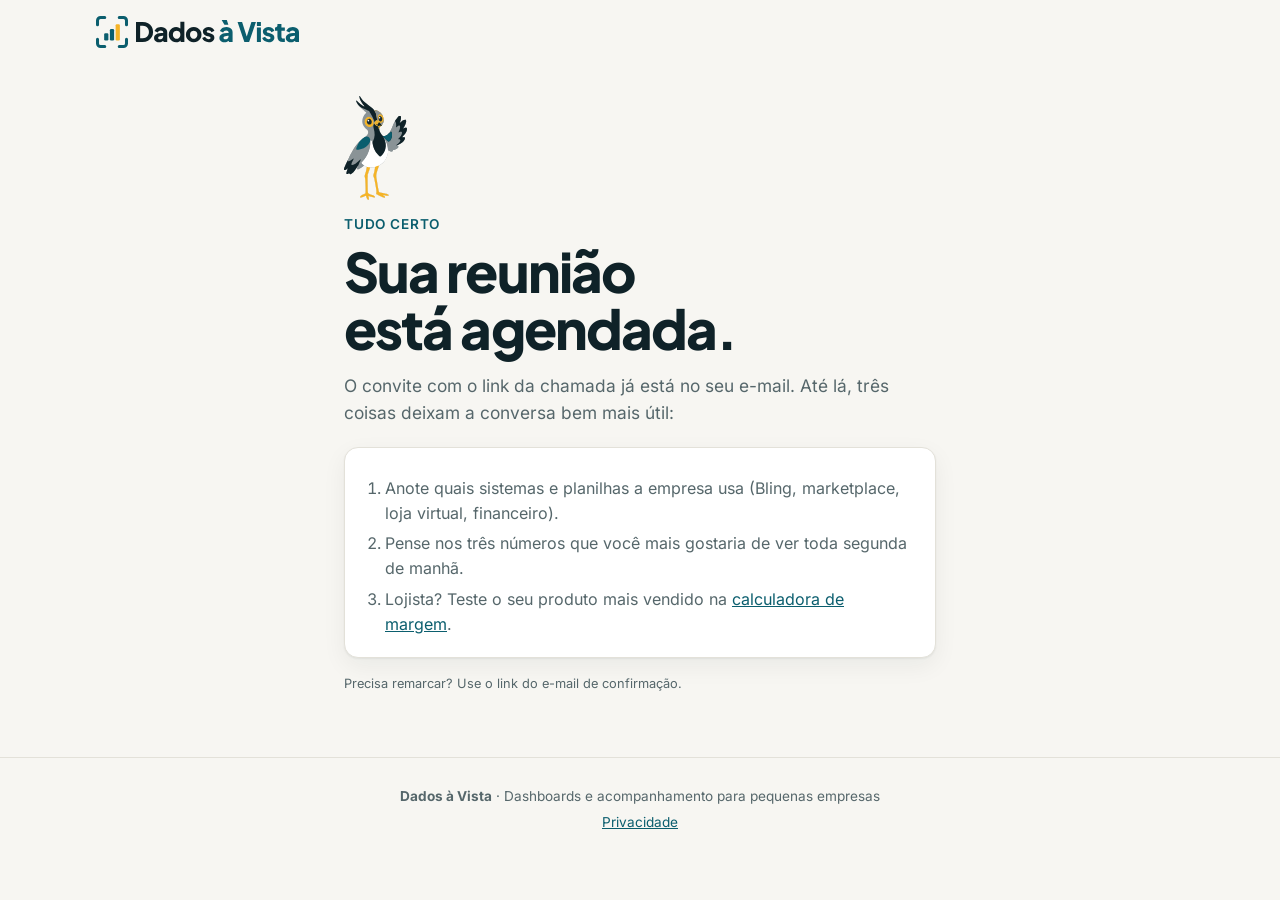
==== commit 8262c6d0: "feat: more quero-quero poses on the site Thinking pose next to the FAQ title, binoculars on the calc" ====
--- a/agendado/index.html
+++ b/agendado/index.html
@@ -19,6 +19,7 @@
   </header>
 
   <main class="wrap page-simple">
+    <img class="mascot-page" src="../assets/mascote-acenando.svg" alt="" width="49" height="80">
     <p class="eyebrow">Tudo certo</p>
     <h1>Sua reunião está agendada.</h1>
     <p class="lead">O convite com o link da chamada já está no seu e-mail. Até lá, três coisas
--- a/assets/style.css
+++ b/assets/style.css
@@ -33,14 +33,26 @@
   --font: "Inter", system-ui, -apple-system, "Segoe UI", Roboto, sans-serif;
   --font-display: "Plus Jakarta Sans", var(--font);
 
-  /* Cost categories in the "where your money goes" bar */
-  --c-product: #6b7c80;
-  --c-commission: #e07a3f;
-  --c-fixed: #f5b427;
-  --c-payment: #b58adb;
-  --c-shipping: #4a90c9;
-  --c-tax: #8a6d4d;
-  --c-ads: #d45d8c;
+  /* Chart series, in this fixed order (validated for colour blindness; brand guide 4.3) */
+  --serie-1: #028a9b;     /* Petróleo médio */
+  --serie-2: #e29b03;     /* Sol (low contrast: always with labels) */
+  --serie-3: #8059bb;
+  --serie-4: #d76034;
+  --serie-5: #337bd0;
+  --serie-6: #ca5794;
+  --serie-base: #b8c3c4;  /* the base of a stack (light grey, labelled in the legend) */
+  --serie-muted: #8fccdc; /* projections */
+  --grafico-anterior: #b8c3c4; /* previous period */
+
+  /* Cost categories in the "where your money goes" bar. Mapping chosen so that every pair that
+     can become adjacent (payment, ads or fixed fee at zero) passes the colour-blindness check. */
+  --c-product: var(--serie-base);
+  --c-commission: var(--serie-1);
+  --c-fixed: var(--serie-3);
+  --c-shipping: var(--serie-4);
+  --c-tax: var(--serie-5);
+  --c-payment: var(--serie-2);
+  --c-ads: var(--serie-6);
 }
 
 * { box-sizing: border-box; }
@@ -200,6 +212,7 @@
 }
 .bar { position: relative; }
 .bar span { height: 100%; }
+.bar span + span { box-shadow: -2px 0 0 var(--surface); } /* 2 px surface gap between stacked segments */
 .price-mark {
   position: absolute;
   top: -4px;
@@ -336,17 +349,17 @@
 .kpi-label { margin: 0; font-size: 0.72rem; color: var(--muted); line-height: 1.3; min-height: 2.6em; }
 .kpi-value { margin: 2px 0 0; font-size: clamp(1rem, 4vw, 1.3rem); font-weight: 700; font-variant-numeric: tabular-nums; }
 .kpi-value.is-warn { color: var(--loss); }
-.spark { display: block; width: 100%; height: 18px; margin-top: 6px; fill: none; stroke: var(--brand); stroke-width: 1.8; stroke-linecap: round; stroke-linejoin: round; }
+.spark { display: block; width: 100%; height: 18px; margin-top: 6px; fill: none; stroke: var(--serie-1); stroke-width: 1.8; stroke-linecap: round; stroke-linejoin: round; }
 .spark.is-loss { stroke: var(--loss); }
 .mock-sub { margin: 16px 0 8px; font-size: 0.72rem; font-weight: 600; color: var(--muted); text-transform: uppercase; letter-spacing: 0.08em; }
 .line-chart { display: block; width: 100%; height: 84px; overflow: visible; }
 .line-chart .grid line, .chart-card .grid line { stroke: var(--line); stroke-width: 1; vector-effect: non-scaling-stroke; }
 .line-chart .area { fill: url(#area); }
-.line-chart .line { fill: none; stroke: var(--brand); stroke-width: 2.4; stroke-linejoin: round; stroke-linecap: round; vector-effect: non-scaling-stroke; }
+.line-chart .line { fill: none; stroke: var(--serie-1); stroke-width: 2.4; stroke-linejoin: round; stroke-linecap: round; vector-effect: non-scaling-stroke; }
 .hbars { list-style: none; margin: 0; padding: 0; display: grid; gap: 8px; }
 .hbars li { display: grid; grid-template-columns: 7.5em 1fr 3.2em; align-items: center; gap: 8px; font-size: 0.88rem; }
 .hb-track { height: 10px; background: var(--bg); border-radius: 999px; overflow: hidden; }
-.hb-fill { display: block; height: 100%; background: var(--brand); border-radius: 999px; }
+.hb-fill { display: block; height: 100%; background: var(--serie-1); border-radius: 999px; }
 .hb-val { text-align: right; font-variant-numeric: tabular-nums; font-weight: 600; }
 .mock-table td { padding: 7px 0; font-size: 0.88rem; white-space: normal; }
 .mock-table tr:last-child td { border-bottom: 0; }
@@ -396,15 +409,16 @@
 .chart-card figcaption strong { font-family: var(--font-display); font-size: 1.02rem; letter-spacing: -0.01em; }
 .chart-card figcaption span { font-size: .88rem; color: var(--muted); }
 .chart-card svg { width: 100%; height: auto; overflow: visible; }
-.chart-card .line { fill: none; stroke: var(--brand); stroke-width: 2.5; stroke-linecap: round; stroke-linejoin: round; }
-.chart-card .line.is-muted { stroke: #b9c3c5; stroke-dasharray: 4 4; stroke-width: 2; }
+.chart-card .line { fill: none; stroke: var(--serie-1); stroke-width: 2.5; stroke-linecap: round; stroke-linejoin: round; }
+.chart-card .line.is-muted { stroke: var(--grafico-anterior); stroke-dasharray: 4 4; stroke-width: 2; }
 .chart-card .dot { fill: var(--accent); stroke: var(--surface); stroke-width: 2; }
 .chart-card .axis { stroke: #c9cfcf; stroke-width: 1; }
-.chart-card .bar { fill: var(--brand); }
+.chart-card .bar { fill: var(--serie-1); }
 .chart-card .bar.is-loss { fill: var(--loss); }
-.chart-card .bar.is-muted { fill: #a9cfd2; }
-.chart-card .seg.s1 { fill: var(--brand); } .chart-card .seg.s2 { fill: var(--support); }
-.chart-card .seg.s3 { fill: var(--accent); } .chart-card .seg.s4 { fill: var(--loss); }
+.chart-card .bar.is-muted { fill: var(--serie-muted); }
+/* Receivables by age: on time, then an ordinal red arm (Vermelho 400/600/800) */
+.chart-card .seg.s1 { fill: var(--serie-1); } .chart-card .seg.s2 { fill: #f97e6e; }
+.chart-card .seg.s3 { fill: #c2372b; } .chart-card .seg.s4 { fill: #82110b; }
 .chart-card text { font: 500 10px var(--font); fill: var(--muted); }
 .chart-note { margin: auto 0 0; font-size: .88rem; color: var(--muted); }
 .chart-note .up { color: var(--profit); font-weight: 700; }
@@ -428,7 +442,7 @@
 
 /* Plans */
 .plans { display: grid; gap: 16px; margin-bottom: 14px; }
-@media (min-width: 760px) { .plans { grid-template-columns: 1fr 1fr; align-items: stretch; } }
+@media (min-width: 900px) { .plans { grid-template-columns: repeat(3, 1fr); align-items: stretch; } }
 .plan { display: flex; flex-direction: column; gap: 6px; padding: 28px; }
 .plan h3 { font-size: 1.4rem; margin: 0; }
 .plan-for { color: var(--muted); }
@@ -454,6 +468,7 @@
 /* Guarantee */
 .guarantee { display: grid; gap: 20px; background: var(--brand-tint); border-color: #c5dfe2; padding: 28px; box-shadow: none; }
 .guarantee h2 { font-size: clamp(1.15rem, 3.5vw, 1.5rem); margin: 0; color: var(--brand-strong); }
+.guarantee-note { margin: 10px 0 0; font-size: .9rem; color: var(--muted); }
 .referral { background: var(--surface); border-radius: 12px; padding: 18px; }
 .referral p { color: var(--muted); }
 @media (min-width: 760px) { .guarantee { grid-template-columns: 1.4fr 1fr; align-items: center; padding: 36px; } }
@@ -495,7 +510,8 @@
 
 /* Section title with the standing mascot on the right, feet on the title baseline */
 .section-head { display: flex; align-items: flex-end; justify-content: space-between; gap: 16px; margin-bottom: 20px; }
-.section-head .section-title { margin-bottom: 0; }
+.section-head .section-title, .section-head h1 { margin-bottom: 0; }
+.mascot-page { display: block; width: auto; height: 104px; margin: 0 0 14px; }
 .mascot-stand { flex: none; width: auto; height: 72px; }
 @media (min-width: 760px) { .mascot-stand { height: 96px; margin-right: 12px; } }
 
@@ -527,3 +543,40 @@
 }
 .cookie-banner p { margin: 0; }
 .cookie-actions { display: flex; gap: 8px; justify-content: flex-end; flex-wrap: wrap; }
+
+/* Hero: the standing mascot watches over the dashboard window */
+.hero-visual { position: relative; margin-top: 72px; }
+.mascot-hero { position: absolute; z-index: 2; right: 18px; bottom: 100%; margin-bottom: -6px; width: auto; height: 104px; pointer-events: none; }
+@media (min-width: 960px) {
+  .hero-visual { margin-top: 0; }
+  .mascot-hero { right: auto; left: -112px; bottom: -14px; margin-bottom: 0; height: 190px; }
+}
+
+/* Integrations: brand glyphs in one muted colour (simple-icons, CC0), monograms where no icon exists */
+.integrations { padding-bottom: 32px; }
+.integrations-head { display: flex; flex-wrap: wrap; align-items: baseline; gap: 4px 10px; margin: 0 0 14px; }
+.logo-grid { list-style: none; margin: 0; padding: 0; display: grid; gap: 10px; grid-template-columns: repeat(3, 1fr); }
+@media (min-width: 760px) { .logo-grid { grid-template-columns: repeat(6, 1fr); } }
+.logo-grid li { display: grid; justify-items: center; gap: 8px; padding: 14px 6px 12px; background: var(--surface); border: 1px solid var(--line); border-radius: 12px; font-size: .8rem; font-weight: 600; color: var(--ink); text-align: center; }
+.logo-grid li.is-more { background: transparent; border-style: dashed; color: var(--muted); }
+.logo-ico { display: block; width: 28px; height: 28px; background: var(--muted); -webkit-mask: var(--ico) center / contain no-repeat; mask: var(--ico) center / contain no-repeat; }
+.logo-ico.is-mono { display: grid; place-items: center; background: var(--bg); color: var(--muted); border: 1.5px solid #cfd6d6; border-radius: 50%; -webkit-mask: none; mask: none; font: 800 .72rem var(--font-display); letter-spacing: -.02em; }
+.logo-note { margin-top: 10px; font-size: .72rem; }
+
+/* Pains: the owner's words, then what the dashboard shows */
+.pain h3 { font-size: 1.08rem; }
+.pain h3::before { content: "\201C"; } .pain h3::after { content: "\201D"; }
+.cards-3 .card.pain .fix { margin: 14px 0 0; padding-top: 12px; border-top: 1px solid var(--line); color: var(--brand-strong); font-weight: 600; font-size: .95rem; }
+
+/* AI seal on indicators built with a per-client model */
+.ai-seal { display: inline-flex; align-items: center; gap: 3px; vertical-align: 2px; margin-left: 4px; padding: 1px 7px 1px 5px; border-radius: 999px; background: var(--brand-strong); color: #fff; font: 700 .68rem var(--font); letter-spacing: .02em; }
+.ai-seal svg { width: 10px; height: 10px; fill: var(--accent); }
+.ai-legend { display: flex; align-items: flex-start; gap: 8px; margin: 18px 0 0; font-size: .88rem; color: var(--muted); max-width: 720px; }
+.ai-legend .ai-seal { flex: none; margin: 2px 0 0; }
+@media (max-width: 759px) {
+  .cards-3 .card.pain { display: grid; grid-template-columns: auto 1fr; column-gap: 14px; align-items: center; padding: 18px; }
+  .pain .tile { margin: 0; }
+  .pain h3 { margin: 0; font-size: 1rem; }
+  .cards-3 .card.pain .fix { grid-column: 1 / -1; }
+}
+.chart-card figcaption .ai-seal { color: #fff; font-size: .68rem; }
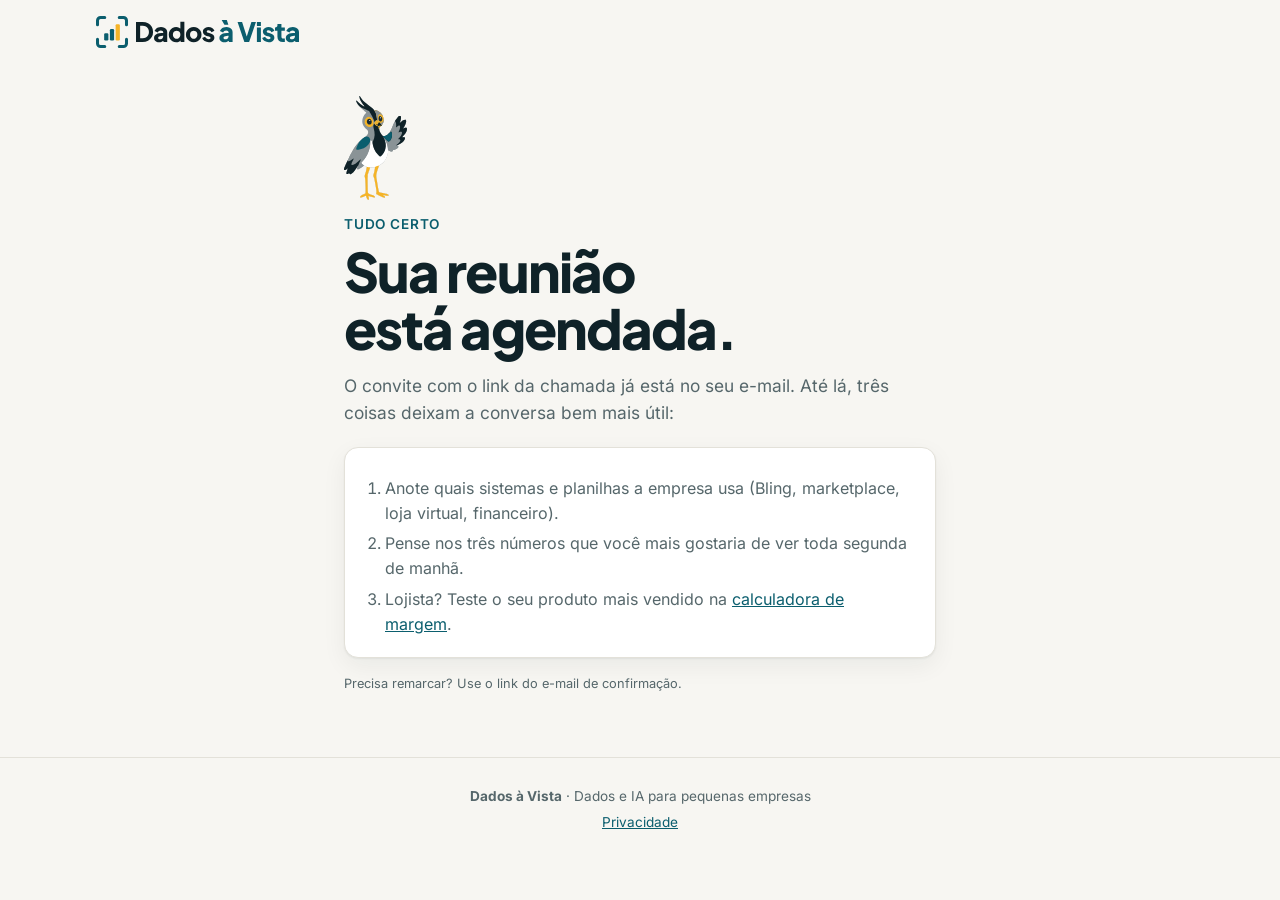
==== commit 037971df: "feat: painel copy, any business type, option A plans and a real painel capture - hero: real capture " ====
--- a/agendado/index.html
+++ b/agendado/index.html
@@ -37,7 +37,7 @@
   </main>
 
   <footer class="site-footer">
-    <p><strong>Dados à Vista</strong> · Dashboards e acompanhamento para pequenas empresas</p>
+    <p><strong>Dados à Vista</strong> · Dados e IA para pequenas empresas</p>
     <p><a href="../privacidade/">Privacidade</a></p>
   </footer>
 
--- a/assets/style.css
+++ b/assets/style.css
@@ -131,6 +131,7 @@
 
 /* Hero */
 .hero { padding: 24px 0 8px; max-width: 720px; }
+.hero:has(.mascot-stand) { max-width: 840px; } /* room for the mascot beside the title */
 .eyebrow {
   margin: 0 0 8px;
   color: var(--brand);
@@ -340,29 +341,47 @@
 .window-bar i { width: 10px; height: 10px; border-radius: 50%; background: var(--line); }
 .window-bar span { margin-left: 8px; font-size: .75rem; color: var(--muted); font-family: ui-monospace, SFMono-Regular, Menlo, monospace; }
 .window-body { padding: 18px; }
+/* Hero: a real capture of the painel inside the browser frame */
+.window.shot img { display: block; width: 100%; height: auto; }
+.window.shot .shot-note { margin: 0; padding: 8px 14px; font-size: .75rem; color: var(--muted); border-top: 1px solid var(--line); background: #fbfaf7; }
 .mock-head { display: flex; flex-wrap: wrap; justify-content: space-between; align-items: center; gap: 8px; font-weight: 600; margin-bottom: 14px; }
 .seal { display: inline-flex; align-items: center; gap: 6px; font-size: .72rem; font-weight: 600; color: var(--warn); background: var(--accent-tint); border-radius: 999px; padding: 3px 10px; }
 .seal::before { content: ""; width: 6px; height: 6px; border-radius: 50%; background: currentColor; }
 .tag { font-size: 0.75rem; font-weight: 600; color: var(--muted); background: var(--bg); border: 1px solid var(--line); border-radius: 999px; padding: 2px 10px; }
-.kpis { display: grid; grid-template-columns: repeat(3, 1fr); gap: 8px; }
+.live { display: inline-flex; align-items: center; gap: 6px; font-size: .72rem; font-weight: 600; color: var(--profit); }
+.live::before { content: ""; width: 7px; height: 7px; border-radius: 50%; background: currentColor; box-shadow: 0 0 0 3px rgb(26 127 69 / 15%); }
+.kpis { display: grid; grid-template-columns: repeat(2, 1fr); gap: 8px; }
 .kpis > div { position: relative; background: var(--bg); border-radius: 10px; padding: 10px; min-width: 0; }
-.kpi-label { margin: 0; font-size: 0.72rem; color: var(--muted); line-height: 1.3; min-height: 2.6em; }
-.kpi-value { margin: 2px 0 0; font-size: clamp(1rem, 4vw, 1.3rem); font-weight: 700; font-variant-numeric: tabular-nums; }
+.kpi-label { margin: 0; font-size: 0.72rem; color: var(--muted); line-height: 1.3; }
+.kpi-value { margin: 2px 0 0; font-family: var(--font-display); font-size: clamp(1.25rem, 5vw, 1.6rem); font-weight: 800; letter-spacing: -0.02em; line-height: 1.2; font-variant-numeric: tabular-nums; }
 .kpi-value.is-warn { color: var(--loss); }
-.spark { display: block; width: 100%; height: 18px; margin-top: 6px; fill: none; stroke: var(--serie-1); stroke-width: 1.8; stroke-linecap: round; stroke-linejoin: round; }
-.spark.is-loss { stroke: var(--loss); }
+.delta { margin: 4px 0 0; font-size: .74rem; font-weight: 700; font-variant-numeric: tabular-nums; }
+.delta span { color: var(--muted); font-weight: 500; }
+.delta.up { color: var(--profit); } .delta.down { color: var(--loss); } .delta.warn { color: var(--warn); }
+.mock-row { display: flex; flex-wrap: wrap; align-items: baseline; justify-content: space-between; gap: 4px 12px; margin: 16px 0 8px; }
+.mock-row .mock-sub { margin: 0; }
+.forecast { margin: 0; font-size: .78rem; color: var(--muted); }
+.forecast strong { color: var(--ink); }
+.forecast .ai-seal { margin: 0 2px 0 0; }
 .mock-sub { margin: 16px 0 8px; font-size: 0.72rem; font-weight: 600; color: var(--muted); text-transform: uppercase; letter-spacing: 0.08em; }
 .line-chart { display: block; width: 100%; height: 84px; overflow: visible; }
 .line-chart .grid line, .chart-card .grid line { stroke: var(--line); stroke-width: 1; vector-effect: non-scaling-stroke; }
 .line-chart .area { fill: url(#area); }
 .line-chart .line { fill: none; stroke: var(--serie-1); stroke-width: 2.4; stroke-linejoin: round; stroke-linecap: round; vector-effect: non-scaling-stroke; }
+.line-chart .line.is-forecast { stroke-dasharray: 4 4; }
+.line-chart .band-forecast { fill: var(--brand-tint); }
 .hbars { list-style: none; margin: 0; padding: 0; display: grid; gap: 8px; }
 .hbars li { display: grid; grid-template-columns: 7.5em 1fr 3.2em; align-items: center; gap: 8px; font-size: 0.88rem; }
 .hb-track { height: 10px; background: var(--bg); border-radius: 999px; overflow: hidden; }
 .hb-fill { display: block; height: 100%; background: var(--serie-1); border-radius: 999px; }
 .hb-val { text-align: right; font-variant-numeric: tabular-nums; font-weight: 600; }
-.mock-table td { padding: 7px 0; font-size: 0.88rem; white-space: normal; }
-.mock-table tr:last-child td { border-bottom: 0; }
+.alerts { list-style: none; margin: 0; padding: 0; display: grid; gap: 6px; }
+.alerts li { display: grid; grid-template-columns: auto 1fr auto; align-items: center; gap: 10px; padding: 7px 10px; border-radius: 10px; background: var(--bg); font-size: .85rem; line-height: 1.3; }
+.alerts strong { font-variant-numeric: tabular-nums; white-space: nowrap; }
+.al-ico { display: grid; place-items: center; width: 22px; height: 22px; border-radius: 50%; font-size: .68rem; font-weight: 800; }
+.alerts .is-loss .al-ico { background: var(--loss-tint); color: var(--loss); } .alerts .is-loss strong { color: var(--loss); }
+.alerts .is-warn .al-ico { background: var(--accent-tint); color: var(--warn); } .alerts .is-warn strong { color: var(--warn); }
+.alerts .is-good .al-ico { background: #e3f2e9; color: var(--profit); } .alerts .is-good strong { color: var(--profit); }
 
 /* Focus frame: the corners of the brand symbol, highlighting one number */
 .focus::before, .focus::after, .focus > i::before, .focus > i::after {
@@ -425,25 +444,60 @@
 .chart-note .down { color: var(--loss); font-weight: 700; }
 .chart-note .warn { color: var(--warn); font-weight: 700; }
 
-/* Steps as a timeline */
-.steps { list-style: none; margin: 0; padding: 0; display: grid; gap: 16px; position: relative; }
-@media (min-width: 760px) { .steps { grid-template-columns: repeat(2, 1fr); } }
+/* Steps as a timeline: duration on each step, arrows between them, the last one repeats monthly */
+.steps { list-style: none; margin: 0; padding: 0; display: grid; gap: 28px; counter-reset: step; }
+@media (min-width: 1000px) { .steps { grid-template-columns: repeat(4, 1fr); gap: 32px; } }
+.steps .card { position: relative; padding: 22px 22px 24px; }
+.steps .card:not(:last-child)::after {
+  content: ""; position: absolute; left: 50%; top: 100%; width: 28px; height: 28px; margin-left: -14px; z-index: 1; border-radius: 50%;
+  background: var(--bg) url("data:image/svg+xml,%3Csvg xmlns='http://www.w3.org/2000/svg' viewBox='0 0 24 24' fill='none' stroke='%230b5e6e' stroke-width='2.5' stroke-linecap='round' stroke-linejoin='round'%3E%3Cpath d='M12 5v14M19 12l-7 7-7-7'/%3E%3C/svg%3E") center / 16px no-repeat;
+}
 @media (min-width: 1000px) {
-  .steps { grid-template-columns: repeat(4, 1fr); }
-  .steps::before { content: ""; position: absolute; top: 40px; left: 40px; right: 40px; border-top: 2px dashed #cfd6d6; }
-}
-.steps .card { position: relative; padding: 24px; }
+  .steps .card:not(:last-child)::after { left: 100%; top: 50%; margin: -14px 0 0 2px; transform: rotate(-90deg); }
+}
+.step-top { display: flex; align-items: center; justify-content: space-between; gap: 8px; margin-bottom: 14px; }
+.step-top .tile { margin: 0; }
+.step-time { font-size: .75rem; font-weight: 700; color: var(--brand-strong); background: var(--brand-tint); border-radius: 999px; padding: 3px 10px; white-space: nowrap; }
+.steps h3 { display: flex; align-items: center; gap: 8px; }
 .step-n {
-  display: inline-grid; place-items: center;
-  width: 34px; height: 34px; margin-bottom: 14px;
-  border-radius: 10px; background: var(--accent); color: var(--ink);
-  font: 800 1rem var(--font-display);
-}
+  display: inline-grid; place-items: center; flex: none;
+  width: 24px; height: 24px; border-radius: 7px; background: var(--accent); color: var(--ink);
+  font: 800 .8rem var(--font-display);
+}
+.steps .card.is-loop { background: var(--brand-strong); border-color: var(--brand-strong); color: #fff; }
+.steps .card.is-loop p { color: #cfe3e6; }
+.steps .card.is-loop .tile { background: rgb(255 255 255 / 12%); color: var(--accent); }
+.steps .card.is-loop .step-time { background: var(--accent); color: var(--ink); }
+
+/* "Na prática" loop under the steps: square video next to its text version */
+.how-loop { display: grid; gap: 20px; margin: 28px 0 0; padding: 16px; align-items: center; }
+.how-loop video { display: block; width: 100%; height: auto; aspect-ratio: 1; border-radius: 10px; background: var(--bg); }
+.how-loop h3 { font-size: 1.15rem; margin-top: 4px; }
+.how-loop ul { margin: 12px 0 0; padding-left: 0; list-style: none; display: grid; gap: 8px; color: var(--muted); }
+.how-loop strong { color: var(--ink); }
+@media (min-width: 760px) { .how-loop { grid-template-columns: minmax(0, 400px) 1fr; gap: 36px; padding: 24px; } }
+
+/* Expert note under the steps */
+.expert { display: grid; gap: 14px; margin-top: 28px; padding: 24px; border-left: 4px solid var(--accent); }
+.expert .tile { margin: 0; }
+.expert h3 { font-size: 1.15rem; }
+.expert p { color: var(--muted); max-width: 760px; }
+@media (min-width: 640px) { .expert { grid-template-columns: auto 1fr; align-items: start; padding: 28px; } }
+
+/* Dark band: the technology behind the dashboards */
+.band-dark {
+  margin-top: clamp(48px, 8vw, 88px); color: #fff;
+  background-color: var(--brand-strong);
+  background-image: url("data:image/svg+xml,%3Csvg xmlns='http://www.w3.org/2000/svg' width='48' height='48' viewBox='0 0 64 64'%3E%3Cg fill='%23ffffff' fill-opacity='.05'%3E%3Crect x='19' y='34' width='7' height='12' rx='2'/%3E%3Crect x='28.5' y='27' width='7' height='19' rx='2'/%3E%3Crect x='38' y='19' width='7' height='27' rx='2'/%3E%3C/g%3E%3C/svg%3E");
+}
+.band-dark > .section { padding-top: clamp(40px, 6vw, 72px); padding-bottom: clamp(40px, 6vw, 72px); }
+.band-dark .eyebrow { color: var(--accent); }
+.band-dark .section-lead { color: #cfe3e6; }
 
 /* Plans */
 .plans { display: grid; gap: 16px; margin-bottom: 14px; }
 @media (min-width: 900px) { .plans { grid-template-columns: repeat(3, 1fr); align-items: stretch; } }
-.plan { display: flex; flex-direction: column; gap: 6px; padding: 28px; }
+.plan { position: relative; display: flex; flex-direction: column; gap: 6px; padding: 28px; }
 .plan h3 { font-size: 1.4rem; margin: 0; }
 .plan-for { color: var(--muted); }
 .plan .price { margin: 10px 0 0; font-family: var(--font-display); font-size: 2.2rem; font-weight: 800; letter-spacing: -0.03em; line-height: 1.15; }
@@ -459,9 +513,9 @@
   transform: rotate(-45deg);
 }
 .plan .btn { margin-top: auto; }
-.plan-featured { border: 2px solid var(--brand); box-shadow: 0 2px 4px rgb(15 34 40 / 5%), 0 24px 48px -16px rgb(11 94 110 / 30%); }
+.plan-featured { padding: 27px; border: 2px solid var(--brand); box-shadow: 0 2px 4px rgb(15 34 40 / 5%), 0 24px 48px -16px rgb(11 94 110 / 30%); }
 .badge {
-  align-self: flex-start; margin: 0 0 4px; padding: 3px 10px; border-radius: 999px;
+  position: absolute; top: 18px; right: 18px; margin: 0; padding: 3px 10px; border-radius: 999px;
   background: var(--accent); color: var(--ink); font-size: 0.78rem; font-weight: 700;
 }
 
@@ -483,17 +537,6 @@
 .faq details[open] summary::after { transform: rotate(45deg); }
 .faq details p { margin-top: 10px; color: var(--muted); }
 
-/* About */
-.about { display: grid; gap: 16px; padding: 28px; }
-@media (min-width: 640px) { .about { grid-template-columns: auto 1fr; align-items: start; } }
-.avatar {
-  width: 88px; height: 88px; border-radius: 50%;
-  display: grid; place-items: center; overflow: hidden;
-  background: var(--brand); color: #fff; font: 800 2rem var(--font-display);
-}
-.avatar img { width: 100%; height: 100%; object-fit: cover; }
-.about-links { display: flex; gap: 16px; flex-wrap: wrap; }
-.about-links:not(:has(a:not([hidden]))) { display: none; }
 
 /* CTA: dark card with the bar pattern and the mascot peeking over the top edge */
 .cta {
@@ -510,11 +553,16 @@
 
 /* Section title with the standing mascot on the right, feet on the title baseline */
 .section-head { display: flex; align-items: flex-end; justify-content: space-between; gap: 16px; margin-bottom: 20px; }
+.section-head > div { flex: 1; min-width: 0; }
 .section-head .section-title, .section-head h1 { margin-bottom: 0; }
 .mascot-page { display: block; width: auto; height: 104px; margin: 0 0 14px; }
 .mascot-stand { flex: none; width: auto; height: 72px; }
 @media (min-width: 760px) { .mascot-stand { height: 96px; margin-right: 12px; } }
-
+.mascot-stand.is-lg { height: 108px; } /* calculator: 50% larger */
+@media (min-width: 760px) { .mascot-stand.is-lg { height: 144px; } }
+
+.footer-links { display: flex; justify-content: center; gap: 16px; flex-wrap: wrap; }
+.footer-links:not(:has(a:not([hidden]))) { display: none; }
 .footer-logo { display: block; height: 24px; width: auto; margin: 8px auto 10px; }
 
 /* Simple pages (agendado, 404) */
@@ -561,7 +609,10 @@
 .logo-grid li.is-more { background: transparent; border-style: dashed; color: var(--muted); }
 .logo-ico { display: block; width: 28px; height: 28px; background: var(--muted); -webkit-mask: var(--ico) center / contain no-repeat; mask: var(--ico) center / contain no-repeat; }
 .logo-ico.is-mono { display: grid; place-items: center; background: var(--bg); color: var(--muted); border: 1.5px solid #cfd6d6; border-radius: 50%; -webkit-mask: none; mask: none; font: 800 .72rem var(--font-display); letter-spacing: -.02em; }
-.logo-note { margin-top: 10px; font-size: .72rem; }
+.logo-grid.is-dark li { background: rgb(255 255 255 / 6%); border-color: rgb(255 255 255 / 16%); color: #fff; gap: 4px; padding: 18px 8px 14px; }
+.logo-grid.is-dark li small { color: #b9d4d8; font-size: .72rem; font-weight: 500; }
+.logo-grid.is-dark .logo-ico { width: 32px; height: 32px; margin-bottom: 6px; background: #fff; }
+.logo-grid.is-dark .logo-ico.is-mono { background: transparent; color: #fff; border-color: rgb(255 255 255 / 55%); font-size: .7rem; }
 
 /* Pains: the owner's words, then what the dashboard shows */
 .pain h3 { font-size: 1.08rem; }
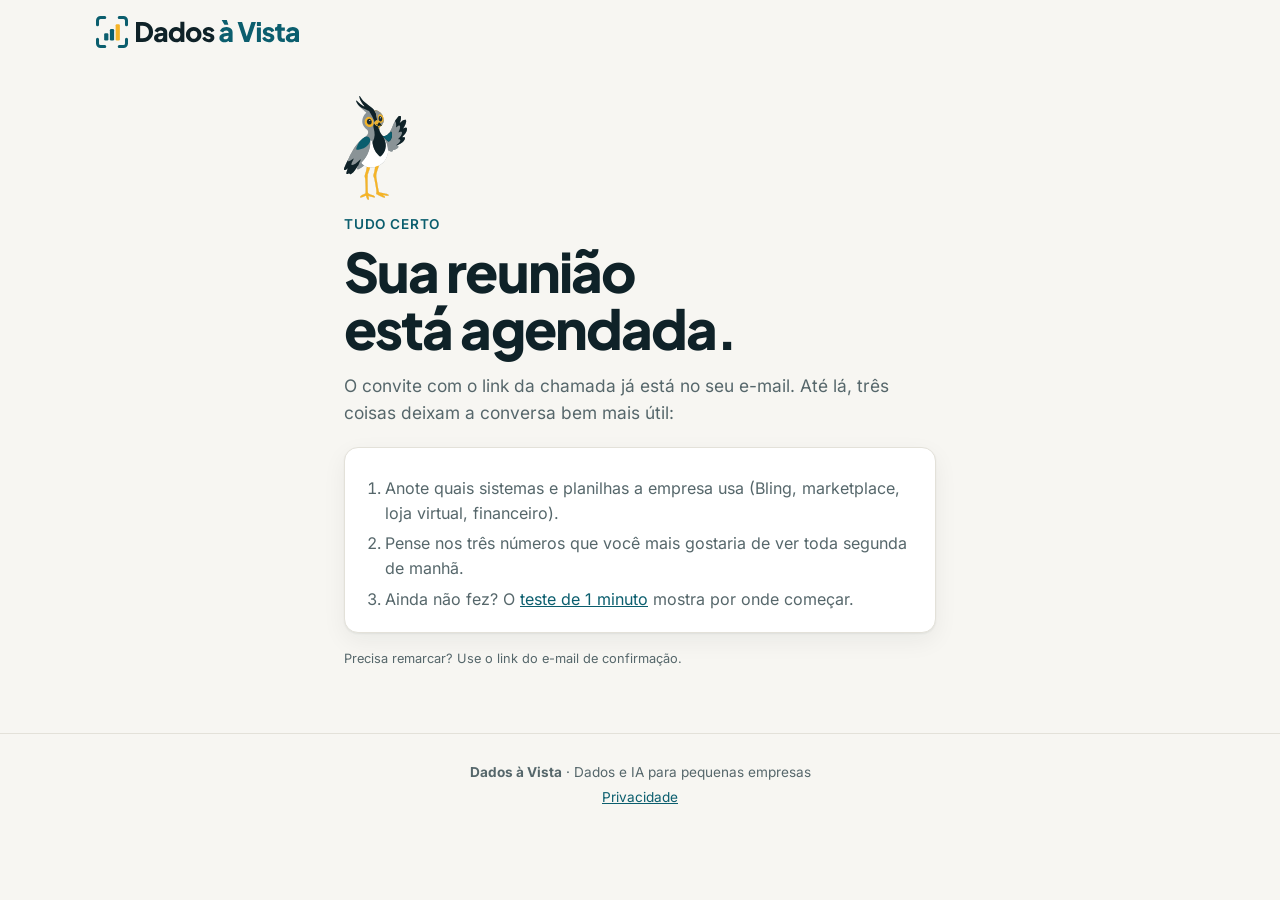
==== commit 694aee01: "feat: replace the margin calculator with the 1-minute quiz /teste/ asks 5 click questions, gates the" ====
--- a/agendado/index.html
+++ b/agendado/index.html
@@ -29,7 +29,7 @@
       <ol>
         <li>Anote quais sistemas e planilhas a empresa usa (Bling, marketplace, loja virtual, financeiro).</li>
         <li>Pense nos três números que você mais gostaria de ver toda segunda de manhã.</li>
-        <li>Lojista? Teste o seu produto mais vendido na <a href="../calculadora/">calculadora de margem</a>.</li>
+        <li>Ainda não fez? O <a href="../teste/">teste de 1 minuto</a> mostra por onde começar.</li>
       </ol>
     </div>
 
--- a/assets/style.css
+++ b/assets/style.css
@@ -43,16 +43,6 @@
   --serie-base: #b8c3c4;  /* the base of a stack (light grey, labelled in the legend) */
   --serie-muted: #8fccdc; /* projections */
   --grafico-anterior: #b8c3c4; /* previous period */
-
-  /* Cost categories in the "where your money goes" bar. Mapping chosen so that every pair that
-     can become adjacent (payment, ads or fixed fee at zero) passes the colour-blindness check. */
-  --c-product: var(--serie-base);
-  --c-commission: var(--serie-1);
-  --c-fixed: var(--serie-3);
-  --c-shipping: var(--serie-4);
-  --c-tax: var(--serie-5);
-  --c-payment: var(--serie-2);
-  --c-ads: var(--serie-6);
 }
 
 * { box-sizing: border-box; }
@@ -155,126 +145,63 @@
   box-shadow: var(--shadow);
   padding: 20px;
 }
-.calc-grid { display: grid; gap: 16px; margin: 24px 0 16px; }
-@media (min-width: 860px) {
-  .calc-grid { grid-template-columns: 1.05fr 1fr; align-items: start; }
-  .result { position: sticky; top: 16px; }
-}
-
-/* Form */
-fieldset { border: 0; margin: 0 0 16px; padding: 0; }
-legend { font-weight: 600; margin-bottom: 8px; }
-.fields { display: grid; grid-template-columns: 1fr 1fr; gap: 12px; }
-.field { display: flex; flex-direction: column; gap: 4px; min-width: 0; }
-.field.full { grid-column: 1 / -1; }
-label { font-size: 0.9rem; color: var(--muted); }
-.input {
-  display: flex;
-  align-items: center;
-  border: 1.5px solid var(--line);
-  border-radius: 10px;
-  background: #fff;
-  min-height: 46px;
-}
-.input:focus-within { border-color: var(--brand); box-shadow: 0 0 0 3px var(--brand-tint); }
-.input .affix { padding: 0 10px; color: var(--muted); font-size: 0.9rem; white-space: nowrap; }
-.input input,
-.input select {
-  flex: 1;
-  min-width: 0;
-  border: 0;
-  background: transparent;
-  padding: 10px 12px;
-  font: 500 1rem var(--font);
-  color: var(--ink);
-  outline: none;
-}
-.input .affix + input { padding-left: 0; }
 .hint { font-size: 0.8rem; color: var(--muted); margin: 0; }
 
 details { border-top: 1px solid var(--line); padding-top: 12px; }
 summary { cursor: pointer; font-weight: 600; min-height: 32px; }
-details .fields { margin-top: 12px; }
-
-/* Result */
+
+/* Quiz (/teste): one question at a time, then the lead gate, then the result */
+.quiz-page .hero { padding-bottom: 0; }
+.quiz { max-width: 720px; margin: 24px 0 16px; padding: 24px; }
+@media (min-width: 760px) { .quiz { padding: 32px; } }
+.quiz-top { display: flex; align-items: center; justify-content: space-between; gap: 12px; min-height: 32px; }
+.quiz-progress { margin: 0; color: var(--muted); font-weight: 600; font-size: .9rem; }
+.quiz-meter { height: 6px; margin: 10px 0 22px; border-radius: 999px; background: var(--brand-tint); overflow: hidden; }
+.quiz-meter span { display: block; height: 100%; width: 0; border-radius: 999px; background: var(--brand); transition: width .25s ease; }
+.quiz-question { font-size: clamp(1.3rem, 3.6vw, 1.7rem); margin-bottom: 18px; }
+.quiz-options { display: grid; gap: 10px; }
+.quiz-option {
+  display: flex; align-items: center; min-height: 56px; padding: 12px 16px; text-align: left;
+  border: 1.5px solid var(--line); border-radius: 12px; background: #fff; color: var(--ink);
+  font: 500 1rem/1.35 var(--font); cursor: pointer; transition: border-color .15s, background .15s;
+}
+.quiz-option::before {
+  content: ""; flex: none; width: 18px; height: 18px; margin-right: 12px; border-radius: 50%;
+  box-shadow: inset 0 0 0 1.5px var(--muted); background: #fff;
+}
+.quiz-option:hover { border-color: var(--brand); background: var(--brand-tint); }
+.quiz-option:focus-visible { outline: 3px solid var(--brand-tint); border-color: var(--brand); }
+.quiz-option[aria-pressed="true"] { border-color: var(--brand); background: var(--brand-tint); }
+.quiz-option[aria-pressed="true"]::before { box-shadow: inset 0 0 0 5px var(--brand); }
+.link-btn { padding: 6px 0; border: 0; background: none; color: var(--brand); font: 600 .95rem var(--font); text-decoration: underline; text-underline-offset: 3px; cursor: pointer; }
+.gate-card { position: relative; }
+.gate-card p { color: var(--muted); max-width: 52ch; margin: 0; }
+.gate-card .actions { align-items: center; gap: 16px; margin-bottom: 0; }
+.mascot-gate { display: block; width: auto; height: 96px; margin: 0 0 12px; }
+
+.quiz-result { margin: 24px 0 0; }
+.score-card { max-width: 720px; padding: 24px; }
+@media (min-width: 760px) { .score-card { padding: 32px; } }
+.score-card > p:last-child { margin: 0; color: var(--muted); }
 .result-label { margin: 0; color: var(--muted); font-weight: 600; }
-.result-value { margin: 4px 0 0; font-family: var(--font-display); font-size: clamp(2.2rem, 8vw, 3rem); font-weight: 800; letter-spacing: -0.03em; line-height: 1.1; }
-.result-value.is-profit { color: var(--profit); }
-.result-value.is-loss { color: var(--loss); }
-.result-margin { margin: 4px 0 16px; color: var(--muted); }
-
-.bar {
-  display: flex;
-  height: 18px;
-  border-radius: 999px;
-  overflow: hidden;
-  background: var(--line);
-  margin-bottom: 14px;
-}
-.bar { position: relative; }
-.bar span { height: 100%; }
-.bar span + span { box-shadow: -2px 0 0 var(--surface); } /* 2 px surface gap between stacked segments */
-.price-mark {
-  position: absolute;
-  top: -4px;
-  bottom: -4px;
-  width: 3px;
-  margin-left: -1.5px;
-  background: var(--loss);
-  border-radius: 2px;
-}
-.bar:has(.price-mark) { overflow: visible; margin-top: 30px; }
-.bar:has(.price-mark) span:first-child { border-radius: 999px 0 0 999px; }
-.bar:has(.price-mark) span:last-of-type { border-radius: 0 999px 999px 0; }
-.price-mark::after {
-  content: "preço";
-  position: absolute;
-  bottom: calc(100% + 4px);
-  left: 50%;
-  transform: translateX(-50%);
-  font: 600 0.75rem var(--font);
-  font-style: normal;
-  color: var(--loss);
-}
-
-.legend { list-style: none; margin: 0; padding: 0; display: grid; gap: 6px; }
-.legend li { display: flex; align-items: center; gap: 8px; font-size: 0.95rem; }
-.legend .dot { width: 10px; height: 10px; border-radius: 3px; flex: none; }
-.legend .name { flex: 1; color: var(--muted); }
-.legend .val { font-variant-numeric: tabular-nums; font-weight: 500; }
-.legend li.total { border-top: 1px solid var(--line); padding-top: 6px; margin-top: 2px; font-weight: 600; }
-.legend li.total .name { color: var(--ink); }
-
-.verdict { margin: 16px 0 0; padding: 12px 14px; border-radius: 10px; font-size: 0.95rem; }
-.verdict.is-loss { background: var(--loss-tint); color: #7d2416; }
-.verdict.is-profit { background: var(--brand-tint); color: var(--brand-strong); }
-
-/* Pro section (unlocked by the lead form) */
-.pro { margin-bottom: 16px; }
-.pro-head { display: flex; flex-wrap: wrap; align-items: end; justify-content: space-between; gap: 12px; }
-.pro-head .field { width: 160px; }
-.min-price { margin: 16px 0; font-size: 1.05rem; }
-.min-price strong { font-size: 1.5rem; display: block; color: var(--brand-strong); }
-.table-scroll { overflow-x: auto; }
-table { width: 100%; border-collapse: collapse; font-size: 0.95rem; }
-th, td { text-align: left; padding: 10px 8px; border-bottom: 1px solid var(--line); white-space: nowrap; }
-th { color: var(--muted); font-weight: 600; font-size: 0.85rem; }
-td.num, th.num { text-align: right; font-variant-numeric: tabular-nums; }
-td.loss { color: var(--loss); font-weight: 600; }
-td.profit { color: var(--profit); font-weight: 600; }
-.gate {
-  margin-top: 16px;
-  padding: 16px;
-  border-radius: 10px;
-  background: var(--brand-tint);
-  display: flex;
-  flex-wrap: wrap;
-  gap: 12px;
-  align-items: center;
-  justify-content: space-between;
-}
-.gate p { margin: 0; max-width: 520px; }
-.blurred { filter: blur(6px); user-select: none; pointer-events: none; }
+.score { margin: 2px 0 12px; font-family: var(--font-display); font-weight: 800; font-size: clamp(3.2rem, 12vw, 4.4rem); line-height: 1; letter-spacing: -0.04em; color: var(--brand-strong); }
+.score small { font-size: .4em; color: var(--muted); letter-spacing: 0; margin-left: 4px; }
+.score-meter { height: 12px; border-radius: 999px; background: var(--brand-tint); overflow: hidden; }
+.score-meter span { display: block; height: 100%; width: 0; border-radius: 999px; background: var(--brand); }
+.score-scale { display: flex; justify-content: space-between; margin: 4px 0 16px; font-size: .8rem; color: var(--muted); font-variant-numeric: tabular-nums; }
+.score-card h2 { margin-bottom: 6px; }
+.tips-title { margin: 40px 0 16px; font-size: clamp(1.3rem, 3.6vw, 1.7rem); }
+.tips { list-style: none; margin: 0; padding: 0; display: grid; gap: 16px; }
+@media (min-width: 860px) { .tips { grid-template-columns: repeat(3, 1fr); } }
+.tip { padding: 22px; }
+.tip p { margin: 0; color: var(--muted); }
+.tip-n {
+  display: inline-grid; place-items: center; width: 32px; height: 32px; margin-bottom: 12px; border-radius: 50%;
+  background: var(--accent-tint); color: var(--ink); font: 800 1rem var(--font-display);
+}
+.result-example { display: grid; gap: 20px; align-items: center; margin: 48px 0 40px; }
+.result-example p { color: var(--muted); margin: 0; }
+@media (min-width: 860px) { .result-example { grid-template-columns: 1fr 1.25fr; gap: 40px; } }
 
 /* Call to action */
 .cta {
@@ -558,7 +485,7 @@
 .mascot-page { display: block; width: auto; height: 104px; margin: 0 0 14px; }
 .mascot-stand { flex: none; width: auto; height: 72px; }
 @media (min-width: 760px) { .mascot-stand { height: 96px; margin-right: 12px; } }
-.mascot-stand.is-lg { height: 108px; } /* calculator: 50% larger */
+.mascot-stand.is-lg { height: 108px; } /* quiz page: 50% larger */
 @media (min-width: 760px) { .mascot-stand.is-lg { height: 144px; } }
 
 .footer-links { display: flex; justify-content: center; gap: 16px; flex-wrap: wrap; }
